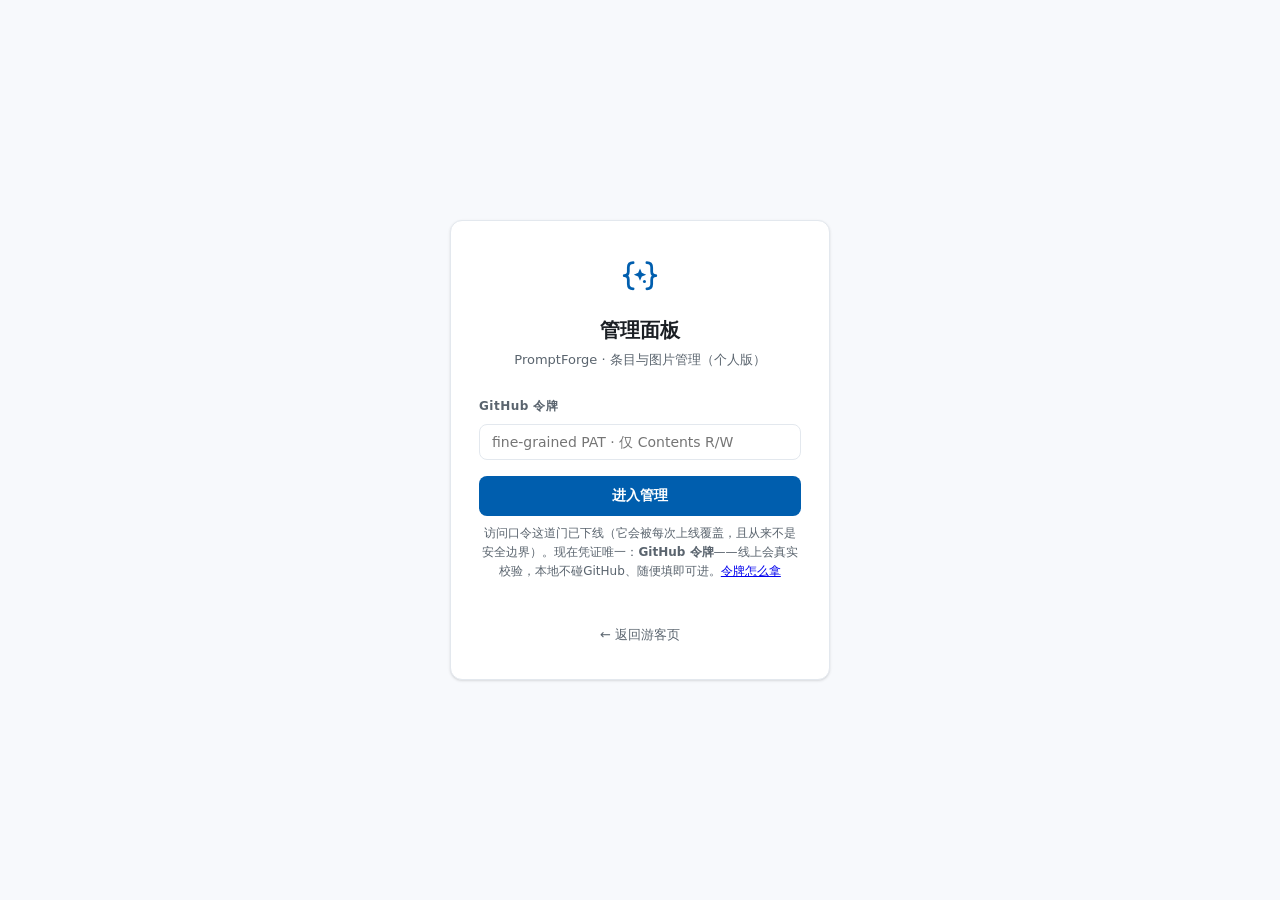
==== admin.html @ 72016a8c "deploy: site new (2026-10-30T10:32:17+08:00)" ====
<!DOCTYPE html>
<html lang="zh-CN">
<head>
<meta charset="utf-8">
<meta name="viewport" content="width=device-width, initial-scale=1">
<title>管理面板 · PromptForge 个人提示词库</title>
<link rel="icon" href="data/images/logo.svg">
<link rel="stylesheet" href="styles.css">
<link rel="stylesheet" href="admin.css">
</head>
<body class="admin-body">

<!-- 登录 -->
<section id="admin-login" class="admin-login">
  <div class="admin-login-card">
    <img class="admin-login-logo" src="data/images/logo.svg" alt="PromptForge">
    <h1 class="admin-login-title">管理面板</h1>
    <p class="admin-login-sub">PromptForge · 条目与图片管理（个人版）</p>
    <!-- 唯一凭证：GitHub 令牌（真正的权限边界）
         书14 决策（领导 2026-10-15）：删掉「访问口令」这道门。
         理由：① 它从来不是安全边界——PBKDF2 哈希以常量形式嵌在公开的 admin.html 里，
              看源码即可离线爆破；② 更实际的问题是它**会被部署覆盖**：口令哈希存放在
              site/admin.html 的 <script> 里，而 deploy.sh 只推本地 site/，每次上线都会用
              本地的旧哈希盖掉线上改过的值（领导多次遇到「上线后口令被还原」）。
         现在管理员凭证唯一 = GitHub 令牌：线上必须真令牌（GitHub API 会验），
         本地随便写都能过（本地 fs 后端不碰 GitHub，令牌无安全含义）。 -->
    <div id="gh-row" class="is-hidden">
      <label class="field">
        <span class="field-label">GitHub 令牌</span>
        <input id="gh-token" type="password" placeholder="fine-grained PAT · 仅 Contents R/W" autocomplete="off">
      </label>
      <button id="gh-login-btn" type="button" class="btn-primary-block">进入管理</button>
    </div>
    <!-- 本地模式：同一条路径。令牌在本地不做验证（不碰 GitHub），随便写都能过；
         仍需向 server 换一枚会话 token 才能调 /api/*，该交换由 ADMIN_OPEN 开关放行。 -->
    <div id="local-row">
      <label class="field">
        <span class="field-label">管理员令牌</span>
        <input id="admin-pw" type="password" placeholder="本地模式：随便填即可进入" autocomplete="off">
      </label>
      <button id="admin-login-btn" type="button" class="btn-primary-block">登录</button>
    </div>
    <p id="gate-hint" class="field-hint">访问口令这道门已下线（它会被每次上线覆盖，且从来不是安全边界）。现在凭证唯一：<strong>GitHub 令牌</strong>——线上会真实校验，本地不碰GitHub、随便填即可进。<a href="pat-help.html#%E4%BB%A4%E7%89%8C%E6%80%8E%E4%B9%88%E6%8B%BF" target="_blank" rel="noopener">令牌怎么拿</a></p>
    <p id="admin-login-msg" class="admin-msg"></p>
    <a class="admin-back" href="index.html">← 返回游客页</a>
  </div>
</section>

<!-- 面板主体 -->
<section id="admin-app" class="admin-app is-hidden">
  <header class="admin-top">
    <div class="admin-top-inner">
      <div class="admin-top-brand">
        <img src="data/images/logo.svg" alt="">
        <span>PromptForge<em>管理面板 · 个人版</em></span>
      </div>
      <div class="admin-top-actions">
        <span id="admin-status" class="admin-status"></span>
        <a class="btn-ghost" href="index.html" target="_blank" rel="noopener" title="在新标签打开游客页">返回游客页</a>
        <button id="pw-open" type="button" class="btn-ghost">修改口令</button>
        <button id="admin-logout" type="button" class="btn-ghost">退出</button>
      </div>
    </div>
  </header>

  <div class="admin-layout">
    <!-- 左：条目列表 -->
    <aside class="admin-side">
      <div class="admin-side-head">
        <button id="admin-new" type="button" class="btn-primary-block">＋ 新增条目</button>
        <input id="admin-search" type="search" placeholder="搜索标题或提示词…">
        <div id="admin-cats" class="admin-cats"></div>
        <!-- 批量删除：勾选工具条。未选中时不占空间（is-visible 才显示） -->
        <div id="admin-pick-bar" class="admin-pick-bar">
          <button id="admin-pick-all" type="button" class="pick-btn">全选</button>
          <button id="admin-pick-invert" type="button" class="pick-btn">反选</button>
          <button id="admin-pick-none" type="button" class="pick-btn">清空</button>
          <span id="admin-pick-count" class="pick-count">已选 0 条</span>
          <button id="admin-bulk-del" type="button" class="pick-del" disabled>批量删除</button>
        </div>
      </div>
      <ul id="admin-entry-list" class="admin-entry-list"></ul>
      <!-- 书4：分类管理（增 / 删 / 改名级联）。放在侧栏底部，不挤表单的一屏空间 -->
      <div id="cat-manager" class="cat-manager">
        <div class="cat-manager-head">
          <span>分类管理</span>
          <span id="cat-count" class="cat-count">共 0 类</span>
        </div>
        <p class="cat-tip">改动即刻提交到仓库；线上 Pages 重建约 1 分钟、浏览器缓存最多 10 分钟，之后刷新游客页可见。</p>
        <div class="cat-add-row">
          <input id="cat-new" type="text" placeholder="新分类名称（回车＝确定）" autocomplete="off">
          <button id="cat-add" type="button" class="btn-mini">确定</button>
        </div>
        <div id="cat-rows" class="cat-rows"></div>
        <p id="cat-msg" class="admin-msg"></p>
      </div>
    </aside>

    <!-- 右：编辑表单 -->
    <main class="admin-main">
      <!-- 书17 · 采集包导入：把源站采集的 JSON 灌进暂存箱（只入箱，绝不自动发布） -->
      <section id="import-box" class="import-box">
        <div class="import-head">
          <span class="import-title">采集包导入</span>
          <button id="import-btn" type="button" class="btn-mini">导入采集包</button>
          <input id="import-file" type="file" accept="application/json,.json" multiple hidden>
        </div>
        <p id="import-msg" class="import-msg"></p>
      </section>

      <!-- 书15 · 暂存箱：新增条目先入箱（IndexedDB 持久化），攒批整批原子发布 -->
      <section id="staging-box" class="staging is-hidden">
        <div class="staging-head">
          <h2 class="staging-title">暂存箱 <span id="staging-count" class="staging-count">0</span></h2>
          <div class="staging-actions">
            <button id="staging-pick-all" type="button" class="btn-mini">全选</button>
            <button id="staging-remove-checked" type="button" class="btn-mini is-danger">移除勾选</button>
            <button id="staging-publish" type="button" class="btn-primary-block" disabled>发布勾选（0 条）</button>
          </div>
        </div>
        <p id="staging-banner" class="staging-banner is-hidden"></p>
        <div id="staging-rows" class="staging-rows"></div>
      </section>

      <form id="admin-form" class="admin-form is-hidden" autocomplete="off">
        <h2 id="admin-form-title" class="admin-form-title">新增条目</h2>

        <div class="grid-2">
          <label class="field"><span class="field-label">标题 *</span>
            <input id="f-title" type="text" required></label>
          <div class="field"><span class="field-label">分类 *（可多选）</span>
            <div class="ms-wrap">
              <div id="f-category" class="ms" tabindex="0" role="group" aria-label="分类（可多选）">
                <span class="ms-placeholder">请选择分类</span>
                <span class="ms-toggle" aria-hidden="true">▾</span>
              </div>
              <div id="f-category-panel" class="ms-panel is-hidden" role="listbox" aria-multiselectable="true"></div>
              <select id="f-category-store" multiple class="ms-store" tabindex="-1" aria-hidden="true"></select>
            </div>
            <p class="field-hint">点击选择，可多选；至少选 1 类；与真实类并存时「其他」保存前自动剔除。</p>
          </div>
        </div>

        <label class="field"><span class="field-label">正向提示词 *</span>
          <textarea id="f-prompt" rows="6" required></textarea></label>

        <label class="field"><span class="field-label">负向提示词（可空）</span>
          <textarea id="f-negative" rows="3"></textarea></label>

        <div class="grid-2">
          <label class="field"><span class="field-label">适用模型</span>
            <input id="f-model" type="text" list="f-model-list" autocomplete="off">
            <datalist id="f-model-list"></datalist></label>
          <label class="field"><span class="field-label">贡献人</span>
            <input id="f-author" type="text"></label>
        </div>

        <label class="field"><span class="field-label">来源</span>
          <input id="f-source" type="text"></label>

        <label class="field"><span class="field-label">标签（逗号分隔）</span>
          <input id="f-tags" type="text" placeholder="冷白, 瑞士风"></label>

        <!-- 图片 -->
        <div class="field">
          <span class="field-label">效果图（1~3 张，首张为封面）</span>
          <div id="admin-img-list" class="admin-img-list"></div>
          <input id="admin-file" type="file" accept="image/*" multiple>
          <p class="field-hint">上传自动压缩：长边 ≤1600px、体积 ≤300KB；压不进自动降质量重压。</p>
          <p id="admin-img-msg" class="admin-msg"></p>
        </div>

        <div class="admin-form-actions">
          <button id="admin-save" type="submit" class="btn-primary-block">保存</button>
          <button id="admin-cancel" type="button" class="btn-ghost">取消</button>
          <button id="admin-delete" type="button" class="btn-danger is-hidden">删除此条</button>
        </div>
      </form>
      <div id="admin-empty" class="admin-empty">选择左侧条目进行编辑，或点「新增条目」。</div>
    </main>
  </div>
</section>

<!-- 修改口令弹窗（账号级操作：顶栏入口进入，不占编辑列空间） -->
<div id="pw-modal" class="pw-modal is-hidden" role="dialog" aria-modal="true" aria-hidden="true">
  <div class="pw-mask" data-close="1"></div>
  <form id="pw-form" class="pw-card" autocomplete="off">
    <h2 class="pw-title">修改口令</h2>
    <label class="field"><span class="field-label">当前口令 *</span>
      <input id="pw-current" type="password" autocomplete="current-password" required></label>
    <label class="field"><span class="field-label">新口令（至少 8 位）*</span>
      <input id="pw-new" type="password" autocomplete="new-password" required></label>
    <label class="field"><span class="field-label">确认新口令 *</span>
      <input id="pw-new2" type="password" autocomplete="new-password" required></label>
    <p id="pw-msg" class="admin-msg" aria-live="polite"></p>
    <div class="pw-actions">
      <button id="pw-save" type="submit" class="btn-primary-block">保存新口令</button>
      <button id="pw-cancel" type="button" class="btn-ghost">取消</button>
    </div>
    <p class="field-hint">需先验证当前口令；保存后所有已登录会话立即失效，请用新口令重新登录。
      口令仅存 scrypt 哈希（server/.pw-hash），明文不落盘；若服务以 ADMIN_PW 环境变量启动，重启后以环境变量为准。</p>
  </form>
</div>

<!-- 书14：访问口令门已下线，原 window.TM_GATE 常量一并移除。
     它的存在本身就是「会被部署覆盖」的根源——哈希是明文常量、随 site/ 一起被推上线。
     管理员凭证唯一 = GitHub 令牌（线上真校验 / 本地不校验）。 -->
<script src="admin.js"></script>
</body>
</html>
---- styles.css ----
/* 视觉对齐参考站 aiart.pics（Playwright 黑盒实测 computed style，真值见 PROGRESS.md 书4·任务V）
 * 采用参考站的**版式 / 字阶 / 几何 / 交互**；**底色改冷白**（用户拍板：不跟参考站暖米，
 * 改与品牌色 #005EAE 同一冷调）。换色规则：参考站三处强调色（珊瑚主 CTA/计数、
 * 蓝复制钮/模型徽章、靛作者片）统一收口到品牌色 #005EAE 系，不引入站外色相。
 * 标签样式沿用本站既有风格。
 *
 * 交互动效参数对齐参考站：
 *   卡片 transition-all duration-300 (0.3s) cubic-bezier(0.4,0,0.2,1)
 *   卡片 rounded-xl = 12px，hover:-translate-y-1(-4px)，shadow-sm → hover:shadow-xl
 *   图片 transition-transform duration-500(0.5s) group-hover:scale-110
 *   压字层 opacity-0 → group-hover:opacity-100（默认全隐藏，关键交互）
 *   入场 animate-fade-in 0.6s ease-out backwards */
:root{
  --brand:#005EAE;
  --brand-soft:#EAF3FB;
  --brand-2:#00A3E0;              /* 标题渐变第二段（品牌色系，非站外色相） */
  --ink:#1B1F24;                  /* 正文 冷黑 */
  --ink-strong:#0f172b;           /* 大标题 / 激活胶囊底 */
  --ink-2:#5A646E;                /* 副标 */
  --ink-3:#8A94A6;                /* 弱文字 */
  --ink-4:#45556c;                /* 未激活胶囊字 */
  --line:#E3E8EE;                 /* 冷灰边框 */
  --bg:#FFFFFF;                   /* 卡底 纯白 */
  --bg-page:#F7F9FC;              /* 页底 冷白 */
  --bg-hold:#EDF1F6;              /* 卡占位骨架（冷调） */
  --bg-muted:#E9EEF4;             /* 弹窗图区底（冷调） */
  --bg-tag:#F1F5F9;               /* 标签底 */
  --radius:12px;                  /* rounded-xl */
  --ease:cubic-bezier(0.4, 0, 0.2, 1);   /* 参考站统一缓动 */
  --dur:300ms;                    /* duration-300 */
  --dur-img:500ms;                /* duration-500 图片缩放 */
  --shadow-sm:0 1px 3px 0 rgba(0,0,0,.10), 0 1px 2px -1px rgba(0,0,0,.10);
  --shadow-xl:0 4px 4px 0 rgba(0,0,0,.10), 0 8px 10px -1px rgba(0,0,0,.10);
  --shadow-hover-ring:0 0 0 4px rgba(0,94,174,.5);
}
@keyframes fade-in{from{opacity:0;transform:translateY(8px)}to{opacity:1;transform:translateY(0)}}
@keyframes overlay-in{from{opacity:0}to{opacity:1}}
@keyframes panel-in{from{transform:scale(.97) translateY(10px);opacity:.5}to{transform:scale(1) translateY(0);opacity:1}}
@media (prefers-reduced-motion: reduce){
  *,*::before,*::after{animation-duration:.01ms !important;animation-iteration-count:1 !important;
    transition-duration:.01ms !important;scroll-behavior:auto !important}
}
*{box-sizing:border-box}
html,body{margin:0;padding:0}
body{
  background:var(--bg-page);
  color:var(--ink);
  font:16px/24px ui-sans-serif,system-ui,-apple-system,BlinkMacSystemFont,"Segoe UI",Roboto,
    "Helvetica Neue",Arial,"Noto Sans","PingFang SC","Microsoft YaHei",sans-serif;
  -webkit-font-smoothing:antialiased;
}
.wrap{max-width:1240px;margin:0 auto;padding:0 32px}
/* 图库区全宽容器（对齐参考站 max-w-screen-2xl + px-8）。
 * 1440 视口下：内容宽 = 1440 - 32×2 = 1376；4 列 332 + 3×16 间距 = 1376 */
.gallery-wrap{max-width:1680px;margin:0 auto;padding:0 32px}

/* 顶栏：品牌 + 右导航（搜索已移入 hero） */
.site-header{background:var(--bg);border-bottom:1px solid var(--line);position:sticky;top:0;z-index:20}
.header-inner{display:flex;align-items:center;justify-content:space-between;gap:24px;height:65px}
.top-nav{display:flex;align-items:center;gap:22px}
.top-nav a{
  color:var(--ink-2);text-decoration:none;font-size:14px;font-weight:500;letter-spacing:.02em;
  transition:color var(--dur) var(--ease);
}
.top-nav a:hover{color:var(--brand)}
.top-nav a.nav-admin{
  padding:6px 12px;border-radius:6px;border:1px solid var(--line);
  transition:border-color var(--dur) var(--ease),color var(--dur) var(--ease),
    background-color var(--dur) var(--ease);
}
.top-nav a.nav-admin:hover{border-color:var(--brand);background:var(--brand-soft)}

/* ===== Hero：居中，logo 方块 → 双行标题 → 副标 → CTA（搜索框已搬进控制条，书10C） ===== */
.hero{
  display:flex;flex-direction:column;align-items:center;text-align:center;
  padding:64px 24px 40px;                  /* 底部 40px：搬走搜索框后撑住版面，视觉不许塌 */
  animation:fade-in .6s ease-out backwards;
}
.hero-logo{
  width:128px;height:128px;border-radius:20px;background:#fff;
  display:flex;align-items:center;justify-content:center;padding:16px;
  box-shadow:0 0 0 4px rgba(255,255,255,.5),var(--shadow-xl);
  transition:transform var(--dur) var(--ease),box-shadow var(--dur) var(--ease);
}
.hero-logo:hover{transform:translateY(-3px) scale(1.03);box-shadow:0 0 0 4px rgba(255,255,255,.6),0 8px 20px rgba(0,0,0,.18)}
.hero-logo img{width:96px;height:96px;display:block;object-fit:contain}
.hero-title{
  margin:32px 0 0;font-size:60px;line-height:82.5px;font-weight:800;letter-spacing:-1.5px;
  color:var(--ink-strong);text-wrap:balance;
}
/* 第二行渐变（参考站 from-blue-600 to-teal-500 → 本站收口品牌色系） */
.hero-title-accent{
  background:linear-gradient(to right,var(--brand) 0%,var(--brand-2) 100%);
  -webkit-background-clip:text;background-clip:text;
  color:transparent;letter-spacing:-1.5px;
}
.hero-slogan{
  margin:24px 0 0;max-width:672px;font-size:20px;line-height:28px;color:var(--ink-2);
  text-wrap:balance;
}
.hero-actions{display:flex;flex-wrap:wrap;justify-content:center;gap:12px;margin:32px 0 0}
.btn-hero{
  height:48px;padding:12px 24px;border-radius:999px;
  border:1px solid var(--line);background:var(--bg);color:var(--ink);
  font-size:16px;font-weight:500;cursor:pointer;
  transition:border-color var(--dur) var(--ease),color var(--dur) var(--ease),
    background-color var(--dur) var(--ease),box-shadow var(--dur) var(--ease),
    transform var(--dur) var(--ease);
}
.btn-hero:hover{border-color:var(--brand);color:var(--brand);box-shadow:var(--shadow-sm)}
.btn-hero:active{transform:scale(.96)}
/* 三枚 hero 钮 = 浅底 / 深底 / 主色实底（对齐参考站三态） */
.btn-hero-dark{background:var(--ink-strong);border-color:var(--ink-strong);color:#fff}
.btn-hero-dark:hover{background:#1c2740;border-color:#1c2740;color:#fff;box-shadow:var(--shadow-sm)}
.btn-hero-primary{background:var(--brand);border-color:var(--brand);color:#fff;font-weight:700;
  box-shadow:var(--shadow-sm)}
.btn-hero-primary:hover{background:#00539C;border-color:#00539C;color:#fff;box-shadow:var(--shadow-xl)}
/* 书10C：搜索框从 .hero 搬进控制条，class 由 hero-search 改 control-search
 * （判卷断言③：控制条内不含任何 .hero-* 元素）。原 max-width:672px/margin:32px 去掉——
 * 在控制条内要撑满版心，否则吸住时上方带空白、宽度与版心脱节。 */
.control-search{width:100%}
.brand{display:flex;align-items:center;gap:10px;text-decoration:none;color:var(--ink);flex:0 0 auto;
  transition:opacity var(--dur) var(--ease)}
.brand:hover{opacity:.82}
.brand-mark{width:28px;height:28px;display:block;flex:0 0 auto}
.brand-name{display:flex;flex-direction:column;line-height:1.15;
  font-size:16px;font-weight:600;letter-spacing:.01em}
.brand-name em{font-style:normal;font-size:11px;font-weight:400;color:var(--ink-2);letter-spacing:.06em}
.search{flex:1 1 auto;display:flex;justify-content:flex-end}
/* 书10D 修正③：搜索框回归参考图——桌面窄居中（max-width:520px）、高 44px、字号 15px。
 * 书10c 曾改成撑满版心（56px/18px）偏离参考图，本轮回改；控件自身浅底细边框圆角不动。
 * 桌面用 max-width + margin auto 居中（grid area 内），移动端在媒体查询里全宽。 */
#search-input{
  width:100%;max-width:520px;height:44px;margin:0 auto;
  padding:6px 36px 6px 32px;
  border:1px solid var(--line);border-radius:999px;
  background:var(--bg);color:var(--ink);font-size:15px;outline:none;
  box-shadow:var(--shadow-sm);
  transition:border-color var(--dur) var(--ease),box-shadow var(--dur) var(--ease);
}
#search-input::placeholder{color:var(--ink-3)}
#search-input:hover{border-color:#C9D4DF}
#search-input:focus{border-color:var(--brand);box-shadow:0 0 0 4px rgba(0,94,174,.12),var(--shadow-sm)}

/* ===== 书10D 控制条：搜索框 + 分类胶囊 + 计数排序 三条一体，整体吸顶 =====
 * 位置：main#gallery 内最前（容器够高才钉得住整段网格）；钉在页头正下方。
 * top = 实测页头高度：桌面 66px（inner 65 + border 1px）、移动端 63px（inner 62 + border 1px）。
 * z-index 25：高于页头(20) 防内容从缝里透出，低于详情弹窗(40) 与更新细条(60)。
 * 视觉（书10D 回归参考图，书10E 去毛玻璃）：常态容器**完全隐形**——background 透明、
 * 无 border-bottom、无 box-shadow，直接躺在页面冷白底（--bg-page:#F7F9FC）上；
 * 吸顶态（app.js 加 .is-stuck）才垫一层页底冷白 (247,249,252) 的 82% 半透明 + hairline
 * ——完全透明时卡片效果图会从控件后面滚过、文字糊成不可读；取页面底色而非白卡。
 * **书10E：backdrop-filter 毛玻璃已去掉**（领导不喜欢），只留半透明底色（82% 不透明度
 * 不加 blur 也保文字可读）；吸顶态不许有 box-shadow。
 * 已知边界（非缺陷）：sticky 受 main#gallery 末端约束，滚到关于/页脚区控制条随容器离场。 */
.control-bar{
  /* 书10G 修（用户反馈：页头与控制条之间有横向缝隙露出瀑布流）：
     top 改用 CSS 变量 --hdr-h，由 app.js 在 boot/resize 时按**实测页头高度**写入。
     此前硬编码 66px —— 页头高度是内容决定的（字体渲染/浏览器缩放/语言环境都会变），
     实测把页头压到 61px 时吸顶态露出 5px 缝、缝内就是 card-grid（复现用户截图）。
     变量未就绪时回退 66px（桌面实测值）。 */
  position:sticky;top:var(--hdr-h, 66px);z-index:25;
  /* 书10F：常态即用**不透明页底冷白实底**——与页面底色同色（视觉上仍看不出底板），
     但卡片滚过时被完全遮断、绝不透出。此前常态 transparent + 吸顶时才转实底，
     转化靠 transition:background-color，实测滚动到吸顶临界点时量到 rgba(...,0.886)
     这层过渡中间态，卡片从底下透出（用户红框标注的露出）。 */
  background:var(--bg-page);
  border-bottom:1px solid transparent;        /* 常态无可见边框（颜色透明） */
  /* 书10F 修（用户反馈 2）：底色必须铺满**整个视口宽**，否则宽视口下控制条比视口窄
     （旧 max-width:1680px + margin auto，实测 1920 下 barLeft=120/barW=1680），
     两侧各 120px 空档里下方的卡片直接露出来（截图已复现）。
     故本层不设 max-width —— 用 `.control-bar > *` 的内边距把内容对齐版心。 */
  display:grid;grid-template-areas:"search" "cats" "count";gap:10px 0;   /* 书10E 反馈1：行间距 10px（+cats padding 10 = 20px） */
  /* 书10F 修（用户反馈 2）：底色铺满整个视口宽（不设 max-width），内容用 padding 对齐 1680 版心。
     `(100% - 1680px)/2 + 32px` 在宽视口下算出与 .gallery-wrap 卡片左缘一致的缩进（1920 → 152px），
     窄视口下 max() 兜底 32px。百分比基准是 body 内容宽（已排除滚动条），比 100vw 更准。 */
  padding:14px max(32px, calc((100% - 1680px) / 2 + 32px)) 0;
  /* 书10F：**去掉 background-color 过渡**——吸顶是开关语义，渐变只会制造半透明露出窗口；
     只保留 border-bottom-color 的过渡（细线显现更柔和）。 */
  transition:border-bottom-color var(--dur) var(--ease);
}
/* 书10D 修正② + 书10E 反馈6 + 书10F：吸顶态同色实底 + hairline，无投影、无毛玻璃。
 * 卡片滚到控制条下方被完全遮断（截断），不透过。 */
.control-bar.is-stuck{
  border-bottom-color:var(--line);
}
.control-search{grid-area:search;display:flex;justify-content:center}
.control-bar .category-nav{grid-area:cats}
.control-bar .grid-head{grid-area:count}

/* 分类导航：px-4 py-2 圆角 8px 字号 14/500，激活=深底白字（对齐参考站胶囊）
 * 书10C：胶囊收进控制条（与搜索框、计数排序一体吸顶），本条只管胶囊自身排布——
 * sticky/top/z-index/白底/下线全部上交 .control-bar，nav 恢复为普通块。
 * 原 padding:36px 0 8px 的 36px 上边距是「与 Hero 的间距」，进控制条后由控制条内边距统一管。 */
.category-nav{display:flex;flex-wrap:wrap;gap:8px;justify-content:center;padding:10px 0 2px}
.cat-chip{
  display:inline-flex;align-items:center;gap:8px;
  padding:8px 16px;border:1px solid transparent;
  border-radius:8px;background:transparent;
  color:var(--ink-4);font-size:14px;font-weight:500;line-height:20px;cursor:pointer;
  transition:background-color var(--dur) var(--ease),border-color var(--dur) var(--ease),
    color var(--dur) var(--ease),transform var(--dur) var(--ease);
}
.cat-chip:hover{background:var(--bg-tag);color:var(--ink-strong)}
.cat-chip:active{transform:scale(.97)}
.cat-chip.is-active{background:var(--ink-strong);border-color:var(--ink-strong);color:#fff}
.cat-count{
  min-width:18px;height:18px;padding:0 5px;border-radius:9px;
  background:var(--bg-tag);color:var(--ink-2);
  font-size:11px;line-height:18px;text-align:center;font-variant-numeric:tabular-nums;
}
.cat-chip.is-active .cat-count{background:rgba(255,255,255,.22);color:#fff}

/* 网格头：左「N 个结果」右排序钮。书10C：收进控制条，border-bottom 与 padding 上交控制条
 * （书10D 起常态无边框、无底板，容器完全隐形；hairline 只在吸顶态出现）。 */
.grid-head{display:flex;align-items:center;justify-content:space-between;gap:12px;padding:6px 0 8px}
.grid-title{margin:0;font-size:15px;font-weight:600;letter-spacing:.04em}
.result-count{font-size:14px;color:var(--ink-3);font-variant-numeric:tabular-nums}
.result-count b{color:var(--brand);font-weight:700}
/* 书6：排序条右侧 = 说明文案 + 排序控件；文案解释多类计数口径 */
.grid-head-right{display:flex;align-items:center;gap:10px;flex-wrap:wrap;justify-content:flex-end}
.view-toggle{display:inline-flex;gap:2px;background:var(--bg-muted);border-radius:999px;padding:3px}
.view-btn{border:0;background:transparent;color:var(--ink-4);font-size:13px;line-height:20px;font-weight:600;
  padding:6px 16px;border-radius:999px;cursor:pointer;transition:background var(--dur) var(--ease),color var(--dur) var(--ease)}
.view-btn:hover{color:var(--ink-strong)}
.view-btn.is-active{background:var(--brand);color:#fff;font-weight:700;box-shadow:none}
.view-btn:focus-visible{outline:2px solid var(--brand);outline-offset:2px}
.hero-cats-line{margin-top:8px;font-size:13px;line-height:22px;color:var(--ink-3);letter-spacing:.01em}
.hero-cats-label{color:var(--ink-3)}
#hero-cats{color:var(--ink-2);font-weight:600}
.sort-btn{
  width:140px;height:40px;padding:8px 12px;border:1px solid var(--line);border-radius:6px;
  background:var(--bg);color:var(--ink);font-size:14px;cursor:pointer;font-family:inherit;
  transition:border-color var(--dur) var(--ease),color var(--dur) var(--ease),background-color var(--dur) var(--ease);
}
.sort-btn:hover{border-color:var(--brand);color:var(--brand)}
.sort-btn.is-active{background:var(--ink-strong);border-color:var(--ink-strong);color:#fff}
/* 排序控件（select）：去原生外观、补内边距给箭头让位 */
select.sort-btn{
  appearance:none;-webkit-appearance:none;padding:8px 30px 8px 12px;line-height:22px;
  background-image:url("data:image/svg+xml;charset=utf8,%3Csvg xmlns='http://www.w3.org/2000/svg' width='10' height='6'%3E%3Cpath d='M1 1l4 4 4-4' fill='none' stroke='%235A646E' stroke-width='1.5'/%3E%3C/svg%3E");
  background-repeat:no-repeat;background-position:right 12px center;
}

/* 图库区：CSS columns 瀑布流（列内纵向填充，与参考站一致）。
 * 书4 实测对齐：1440 下 4 列 / 卡宽 332 / 列间距 16 / 页边距 32 / 圆角 12。
 * 档位对齐参考站 Tailwind 断点（实测 1440/1280/1024=4 列、768=3 列、390/375=2 列）：
 *   ≥1024 → 4 列 / padding 32；768~1023 → 3 列 / padding 24；≤767 → 2 列 / padding 16 */
.card-grid{columns:4;column-gap:16px;padding:16px 0 56px}
.card{
  position:relative;
  break-inside:avoid;page-break-inside:avoid;
  background:var(--bg);border-radius:var(--radius);
  overflow:hidden;cursor:pointer;box-shadow:var(--shadow-sm);
  margin:0 0 16px;display:inline-block;width:100%;
  transition:box-shadow var(--dur) var(--ease),translate var(--dur) var(--ease);
}
/* 任务4 动画治理：入场 fade-in 只归「首屏与滚动续渲批次」的卡（.is-enter，app.js 按批打）；
   筛选/搜索/排序触发的重渲染不打这个类 → 不播动画（旧行为是 .card 无条件重播，每次筛选整屏闪）。 */
.card.is-enter{animation:fade-in .6s ease-out backwards}
.card:hover{box-shadow:var(--shadow-xl);translate:0 -4px}
.card:focus-within{outline:2px solid var(--brand);outline-offset:2px}
.card-cover{position:relative;background:var(--bg-hold);overflow:hidden}
/* 骨架态（2026-10-13）：图未到时封面轻微呼吸——让「在加载」区别于「加载不出来」。
   刻意不用渐变扫光：图库视觉主体是效果图，容器不加装饰性渐变（check.js 有断言守着）。 */
.card-cover.is-loading{animation:cover-pulse 1.4s ease-in-out infinite}
@keyframes cover-pulse{0%,100%{opacity:1}50%{opacity:.7}}
.card-cover img{
  width:100%;height:100%;object-fit:cover;display:block;
  transform:scale(1);
  opacity:0;transition:opacity .35s var(--ease),transform var(--dur-img) var(--ease);
}
.card-cover img.is-loaded{opacity:1}
/* 渐进渲染哨兵：零高度不占位，只作「该续渲下一批了」的触发点 */
.grid-sentinel{height:1px}
.card:hover .card-cover img{transform:scale(1.1)}
/* 压字层（书16：.card-foot 现直接作卡片信息层；瀑布态绝对覆盖封面 + hover 渐显，网格态转文档流常显） */
.card-foot{
  position:absolute;inset:0;display:flex;flex-direction:column;align-items:flex-start;justify-content:flex-end;
  background:linear-gradient(to top,rgba(0,0,0,.80) 0%,rgba(0,0,0,0) 55%);
  opacity:0;transition:opacity var(--dur) var(--ease);
  pointer-events:none;padding:14px;width:100%;max-height:100%;overflow:hidden;
}
.card:hover .card-foot,.card:focus-within .card-foot{opacity:1}
.card-title{
  margin:0 0 4px;font-size:15px;font-weight:700;line-height:21px;color:#fff;
  text-shadow:0 1px 3px rgba(0,0,0,.55);
  display:-webkit-box;-webkit-line-clamp:2;-webkit-box-orient:vertical;overflow:hidden;
}
.card-sub{display:flex;align-items:center;gap:8px;flex-wrap:wrap;margin-bottom:6px}
.card-author{font-size:12px;line-height:16px;color:rgba(255,255,255,.82)}
.model-badge{
  font-size:11px;color:var(--ink-2);border:1px solid var(--line);
  border-radius:4px;padding:2px 7px;line-height:18px;
  max-width:140px;overflow:hidden;text-overflow:ellipsis;white-space:nowrap;
}
.card-sub .model-badge{background:rgba(255,255,255,.9);border-color:transparent;color:var(--ink-2)}
.card-tags{display:flex;flex-wrap:wrap;gap:6px}
/* 书16：标签仅在网格态常显；瀑布流只显示标题+贡献者（不显示标签） */
.card-foot .card-tags{display:none}
/* 卡片压字层上的标签：半透明白底，图片上可读 */
.card-foot .tag{background:rgba(255,255,255,.16);color:#fff}
/* 详情页标签：沿用本站标签风格（品牌色浅底） */
#detail-tags .tag{background:var(--bg-tag);color:var(--ink-2);padding:6px 12px;
  border-radius:999px;font-size:12px;line-height:16px}
.empty{column-span:all;color:var(--ink-3);font-size:14px;padding:48px 0;text-align:center}
@media (max-width:1023px){
  .card-grid{columns:3}
  .wrap,.gallery-wrap{padding:0 24px}
  .control-bar{padding:14px 24px 0}   /* 书10F：内容内边距随版心断点同步（底色仍满视口宽） */
}
@media (max-width:767px){.card-grid{columns:2;column-gap:8px}}

/* ===== 书16：网格视图（瀑布流 / 网格 互切） ===== */
.card-grid.is-grid{
  display:grid;grid-template-columns:repeat(4,1fr);column-gap:16px;row-gap:16px;
  padding:0;align-items:stretch;
}
@media (max-width:1023px){.card-grid.is-grid{grid-template-columns:repeat(3,1fr)}}
@media (max-width:767px){.card-grid.is-grid{grid-template-columns:repeat(2,1fr)}}
.card-grid.is-grid .card{
  display:flex;flex-direction:column;width:auto;margin:0;break-inside:auto;
}
.card-grid.is-grid .card:hover{translate:none}
.card-grid.is-grid .card-cover{position:relative;aspect-ratio:4/5 !important;width:100%}
.card-grid.is-grid .card-foot{
  position:static;opacity:1;background:none;pointer-events:auto;
  max-height:none;overflow:visible;padding:12px 14px 14px;
  flex-direction:column;align-items:stretch;justify-content:flex-start;
}
.card-grid.is-grid .card-title{color:var(--ink-strong);text-shadow:none;font-size:15px;line-height:21px}
.card-grid.is-grid .card-sub{margin-bottom:0}
.card-grid.is-grid .card-author{color:var(--ink-3);font-size:13px}
.card-grid.is-grid .card-tags{display:flex;margin-top:10px;gap:6px}
.card-grid.is-grid .tag{background:var(--bg-tag);color:var(--ink-2);backdrop-filter:none;
  padding:3px 10px;border-radius:999px;font-size:12px;line-height:18px}

/* ===== 点卡弹窗：1080×864 居中，左 60% 图 / 右 40% 信息（对齐 aiart.pics） ===== */
.detail{
  position:fixed;inset:0;z-index:40;display:none;
  align-items:center;justify-content:center;
  animation:overlay-in var(--dur) var(--ease);
}
.detail.is-open{display:flex}
.detail-mask{position:absolute;inset:0;background:rgba(0,0,0,.8)}
.detail-panel{
  position:relative;
  /* 书5 任务2：随视口伸缩 + clamp 弹性上限（任务0 裁决）：
     1440×960 视口→1320×896（验收值），1920×1080→1440×972（对齐参考站 75vw×90vh 真值） */
  width:min(calc(100vw - 80px), clamp(1320px, 75vw, 1440px));
  height:min(calc(100vh - 64px), clamp(900px, 90vh, 972px));
  background:var(--bg);border-radius:16px;overflow:hidden;
  display:grid;grid-template-columns:60% 40%;
  box-shadow:0 24px 64px rgba(0,0,0,.32);
  animation:panel-in var(--dur) var(--ease);
}
/* 移动端拖拽把手（桌面隐藏，不占 grid 位） */
.detail-handle{display:none;grid-column:1 / -1}
.btn-close{
  position:absolute;top:16px;right:16px;z-index:3;
  width:42px;height:42px;border:1px solid rgba(0,0,0,.06);border-radius:999px;
  background:rgba(255,255,255,.9);backdrop-filter:blur(4px);
  color:var(--ink-strong);font-size:22px;line-height:1;cursor:pointer;
  box-shadow:var(--shadow-sm);
  transition:background-color var(--dur) var(--ease),color var(--dur) var(--ease),
    transform var(--dur) var(--ease);
}
.btn-close:hover{background:#fff;color:var(--brand)}
.btn-close:active{transform:scale(.94)}

/* 左 60% 图区：冷调浅底 + 图圆角 16（对齐参考站 bg-muted 版式 + rounded-2xl） */
.detail-media{position:relative;background:var(--bg-muted);padding:16px;overflow:hidden}
/* 书10F 移动端：图片区固定尺寸 + 横向 scroll-snap 轨道（每张一屏、可滑动切换、点击看大图）。
   旧实现 #detail-image{height:auto} 让容器随图长短伸缩，切换不同比例图时整块内容跳动；
   现在容器尺寸固定、图片 object-fit:contain 自适，切换零位移。 */
.detail-track{display:none}
#detail-image{
  width:100%;height:100%;object-fit:contain;display:block;
  border-radius:16px;
  animation:fade-in var(--dur-img) var(--ease);
}
/* 大图浮层（书10F）：再点一下 / Esc / 关闭钮退出；z 高于详情弹窗(40) */
.lightbox{
  position:fixed;inset:0;z-index:70;display:none;
  align-items:center;justify-content:center;
  background:rgba(16,20,26,.92);padding:16px;
}
.lightbox.is-open{display:flex}
.lightbox-img{max-width:100%;max-height:100%;object-fit:contain;display:block}
.lightbox-close{
  position:absolute;top:14px;right:14px;width:36px;height:36px;
  border:0;border-radius:50%;background:rgba(255,255,255,.16);color:#fff;
  font-size:20px;line-height:1;cursor:pointer;
  display:flex;align-items:center;justify-content:center;
}
.lightbox-close:hover{background:rgba(255,255,255,.3)}
.nav-arrow{
  position:absolute;top:50%;transform:translateY(-50%);
  width:38px;height:38px;border-radius:50%;border:1px solid rgba(0,0,0,.06);
  background:rgba(255,255,255,.9);backdrop-filter:blur(4px);
  color:var(--brand);font-size:20px;line-height:1;cursor:pointer;
  transition:background-color var(--dur) var(--ease),
    box-shadow var(--dur) var(--ease),transform var(--dur) var(--ease);
}
.nav-arrow:hover{background:#fff;box-shadow:var(--shadow-sm)}
.nav-arrow:active{transform:translateY(-50%) scale(.92)}
.nav-arrow.prev{left:16px}
.nav-arrow.next{right:16px}
.img-count{
  position:absolute;left:50%;transform:translateX(-50%);bottom:16px;
  background:rgba(255,255,255,.9);backdrop-filter:blur(4px);
  border:1px solid rgba(0,0,0,.06);
  border-radius:999px;padding:6px 12px;font-size:12px;color:var(--ink-2);
  font-variant-numeric:tabular-nums;pointer-events:none;box-shadow:var(--shadow-sm);
}

/* 右 40% 信息区：padding 32（对齐参考站） */
/* 书5 任务2：弹窗级禁滚——右区一页展示完整，长内容由提示词卡内滚吸收 */
.detail-body{padding:32px;overflow:hidden;display:flex;flex-direction:column}
.detail-body-head{display:flex;align-items:center;gap:8px;margin-bottom:8px}
/* 模型徽章：12px/600 浅底+描边（对齐参考站，色收口品牌） */
.detail-model-badge{
  display:inline-block;padding:4px 8px;border-radius:6px;
  background:var(--brand-soft);color:var(--brand);
  border:1px solid rgba(0,94,174,.18);
  font-size:12px;font-weight:600;line-height:16px;letter-spacing:.3px;
}
.detail-title{margin:0 0 8px;font-size:30px;font-weight:700;line-height:37.5px;
  color:var(--ink-strong);flex:1 1 auto}
/* 书6：详情页分类改多 chip（一条可属多类）。容器 #detail-category id 不变，
   chip 视觉与原单徽章一致（品牌柔底 + 品牌色字 + 999px 胶囊） */
.detail-category{flex:0 0 auto;display:flex;flex-wrap:wrap;gap:6px;min-width:0}
.detail-category .detail-cat-chip{font-size:12px;color:var(--brand);background:var(--brand-soft);
  border-radius:999px;padding:6px 12px;white-space:nowrap;line-height:16px}
.detail-author-line{display:flex;align-items:center;gap:8px;flex-wrap:wrap;margin:0 0 12px;
  font-size:12px;color:var(--ink-2)}
.detail-author-line .detail-author{color:var(--brand);font-weight:500}
.block{margin-bottom:16px}
.block-head{display:flex;align-items:center;justify-content:space-between;margin-bottom:8px}
.block-label{margin:0 0 8px;font-size:12px;font-weight:600;letter-spacing:.06em;
  color:var(--ink-3);text-transform:uppercase}
.block-head .block-label{margin:0}
/* 提示词卡：对齐参考站 bg-slate-50 rounded-xl border p-4 */
.prompt-card{
  background:var(--bg-tag);border:1px solid var(--line);border-radius:12px;
  padding:16px;margin-bottom:12px;position:relative;
  display:flex;flex-direction:column;flex:0 1 auto;min-height:0;
}
/* 正向提示词卡：吃右区剩余空间（内滚主区），长内容被吸收、弹窗级不溢出 */
.prompt-card:not(#detail-negative-block){flex:1 1 auto}
#detail-prompt{flex:1 1 auto;min-height:0;max-height:430px}
/* 负向提示词：短文本小 cap 内滚 */
#detail-negative{flex:0 1 auto;min-height:0;max-height:120px}
.prompt-card .block-head{margin-bottom:8px}
.btn-copy-sm{
  padding:4px 8px;border-radius:8px;border:1px solid var(--line);
  background:#fff;color:var(--brand);font-size:12px;font-weight:500;cursor:pointer;
  transition:border-color var(--dur) var(--ease),background-color var(--dur) var(--ease),
    transform var(--dur) var(--ease);
}
.btn-copy-sm:hover{border-color:var(--brand);background:var(--brand-soft)}
.btn-copy-sm:active{transform:scale(.96)}
/* 复制反馈 = 按钮自体切换（app.js 负责），copy-feedback 仅作 aria-live 无障碍播报区（视觉隐藏） */
.copy-feedback{
  position:absolute;width:1px;height:1px;overflow:hidden;
  clip-path:inset(50%);white-space:nowrap;border:0;padding:0;margin:-1px;
}
.prompt-block{
  margin:0;padding:8px 12px;background:#fff;border:1px solid var(--line);
  border-radius:6px;
  font:14px/20px ui-monospace,SFMono-Regular,Menlo,Consolas,monospace;
  white-space:pre-wrap;word-break:break-word;color:var(--ink);
  /* 书5 任务2：提示词卡内滚（唯一滚动模块），滚动条视觉隐藏 */
  max-height:430px;overflow-y:auto;
  scrollbar-width:none;-ms-overflow-style:none;
}
.prompt-block::-webkit-scrollbar{display:none}
.prompt-block.is-negative{color:var(--ink-2)}
.is-hidden{display:none}
.tag-row{display:flex;flex-wrap:wrap;gap:8px}
.meta-grid{
  display:grid;grid-template-columns:64px 1fr;gap:8px 12px;margin:0;
  font-size:13px;
}
.meta-grid dt{color:var(--ink-3)}
.meta-grid dd{margin:0;word-break:break-word}
.meta-grid-sub{padding-top:16px;border-top:1px solid var(--line);margin:8px 0 16px}
/* 底部 CTA 条：收口为「复制提示词」主按钮通栏（分享按钮已删——书5 任务1） */
.detail-cta{display:flex;margin-top:auto;padding-top:12px}
.btn-copy-main{
  width:100%;padding:16px 0;border-radius:12px;border:1px solid var(--brand);
  background:var(--brand);color:#fff;font-size:16px;font-weight:700;cursor:pointer;
  display:flex;align-items:center;justify-content:center;
  box-shadow:var(--shadow-sm);
  transition:background-color var(--dur) var(--ease),box-shadow var(--dur) var(--ease),
    transform var(--dur) var(--ease);
}
.btn-copy-main:hover{background:#00539C;border-color:#00539C;box-shadow:var(--shadow-xl)}
.btn-copy-main:active{transform:scale(.98)}

/* 关于（#about 锚点落地）：品牌柔色通栏带 + 顶部品牌规线，与上方图库区做明显区块区分。
 * 品牌色只做结构色（底/线），白卡承载文字，Swiss 编辑风。 */
.about{
  background:var(--brand-soft);border-top:3px solid var(--brand);
  padding:56px 0 48px;scroll-margin-top:20px;
}
.about-inner{max-width:960px;margin:0 auto;padding:0 32px}
.about-kicker{margin:0 0 8px;font-size:11px;font-weight:700;letter-spacing:.18em;color:var(--brand)}
.about-title{margin:0 0 14px;font-size:26px;line-height:1.35;letter-spacing:.01em}
.about-lead{margin:0 0 24px;max-width:720px;font-size:15px;line-height:1.95;color:var(--ink-2)}
.about-lead strong{color:var(--ink);font-weight:600}
.about-grid{display:grid;grid-template-columns:repeat(3,1fr);gap:16px;margin-bottom:20px}
.about-card{background:var(--bg);border:1px solid var(--line);border-radius:var(--radius);padding:20px 18px}
.about-card h3{margin:0 0 10px;font-size:15px;letter-spacing:.02em}
.about-card h3::before{content:'';display:block;width:24px;height:3px;background:var(--brand);margin-bottom:12px}
.about-card p{margin:0;font-size:13px;line-height:1.95;color:var(--ink-2)}
.about-asset{margin:0 0 20px;max-width:820px;font-size:13px;line-height:1.95;color:var(--ink-2)}
.about-asset strong{color:var(--brand);font-weight:700}
.about-credit{
  background:var(--bg);border:1px solid var(--line);border-left:3px solid var(--brand);
  border-radius:0 var(--radius) var(--radius) 0;padding:16px 18px;
}
.about-credit-org{margin:0 0 6px;font-size:14px;font-weight:700;letter-spacing:.02em}
.about-credit-note{margin:0;font-size:12px;line-height:1.95;color:var(--ink-3)}
@media (max-width:767px){
  .about{padding:36px 0 32px}
  .about-inner{padding:0 16px}
  .about-title{font-size:21px}
  .about-grid{grid-template-columns:1fr}
}

.site-footer{border-top:1px solid var(--line);background:var(--bg);padding:20px 0;
  color:var(--ink-3);font-size:12px;text-align:center}
.footer-main{margin:0;line-height:20px}
.footer-note{margin:6px 0 0;font-size:11px;line-height:18px;color:var(--ink-3);opacity:.85}

/* 悬浮回顶：右下角固定，滚过约一屏后浮现（app.js 切 .is-visible）。
 * 白底描边 + 品牌色箭头（品牌色只做结构/焦点色），弹窗打开时随锁滚一并隐藏。
 * z-index 30：高于内容与顶栏（20），低于弹窗遮罩（40），不与弹窗抢层。 */
.back-to-top{
  position:fixed;right:28px;bottom:28px;z-index:30;
  width:44px;height:44px;padding:0;
  display:flex;align-items:center;justify-content:center;
  background:var(--bg);color:var(--brand);
  border:1px solid var(--line);border-radius:50%;
  box-shadow:var(--shadow-sm);cursor:pointer;
  opacity:0;visibility:hidden;transform:translateY(8px);
  transition:opacity var(--dur) var(--ease),transform var(--dur) var(--ease),
    visibility var(--dur) var(--ease),border-color var(--dur) var(--ease);
}
.back-to-top.is-visible{opacity:1;visibility:visible;transform:translateY(0)}
.back-to-top:hover{border-color:var(--brand);box-shadow:var(--shadow-xl)}
.back-to-top:active{transform:translateY(0) scale(.92)}
body.detail-open .back-to-top{opacity:0;visibility:hidden}
@media (max-width:767px){
  .back-to-top{right:16px;bottom:16px;width:40px;height:40px}
}

body.detail-open{overflow:hidden}

/* 「内容已更新」细条（任务1 SWR：后台拉新发现数据变化）：顶部居中悬浮药丸，
 * 3 秒自动消失、可点 × 关闭（app.js showUpdateToast 动态创建，index.html 无此元素）。
 * z-index 60：高于详情弹窗(40)与移动端吸顶 X(50)——弹窗开着时数据更新也该让用户知道。 */
.update-toast{
  position:fixed;top:16px;left:50%;transform:translateX(-50%);z-index:60;
  display:flex;align-items:center;gap:10px;height:36px;padding:0 8px 0 16px;
  border-radius:999px;background:var(--ink-strong);color:#fff;
  font-size:13px;line-height:1;box-shadow:var(--shadow-xl);
  animation:toast-in var(--dur) var(--ease);
}
.update-toast-text{white-space:nowrap}
.update-toast-close{
  width:22px;height:22px;border:0;border-radius:50%;padding:0;flex:0 0 auto;
  background:rgba(255,255,255,.16);color:#fff;font-size:14px;line-height:1;cursor:pointer;
  display:flex;align-items:center;justify-content:center;
  transition:background-color var(--dur) var(--ease);
}
.update-toast-close:hover{background:rgba(255,255,255,.3)}
@keyframes toast-in{from{opacity:0;transform:translate(-50%,-8px)}to{opacity:1;transform:translate(-50%,0)}}

/* ===== 移动端适配（对齐参考站 390/375/768 实测） ===== */
@media (max-width:767px){
  .wrap,.gallery-wrap{padding:0 16px}
  .header-inner{gap:12px;height:auto;padding:12px 0}
  .top-nav{gap:14px}
  .hero{padding:44px 16px 28px}                /* 底部 28px：搬走搜索框后撑住，不许塌 */
  .hero-logo{width:96px;height:96px;border-radius:20px;padding:12px}
  .hero-logo img{width:72px;height:72px}
  .hero-title{margin-top:20px;font-size:32px;line-height:42px;letter-spacing:-.5px}
  .hero-title-accent{letter-spacing:-.5px}
  .hero-slogan{margin-top:14px;font-size:15px;line-height:24px}
  .hero-actions{margin-top:20px;gap:8px}
  .btn-hero{height:40px;padding:8px 16px;font-size:14px}
  #search-input{max-width:none;height:40px;padding:6px 20px 6px 18px;font-size:14px}   /* 书10D：移动端全宽 40px */
  /* 书10E 控制条移动端两行：行1 = 搜索框 + 排序（等高对齐），行2 = 计数 + 胶囊（**横滑 + 全部固定**）。
     .grid-head 用 display:contents 拆开，其两枚子元素分赴两个 area——骨架断言的
     pick('.grid-head') 只在桌面段量测（display:contents 元素无盒），移动端段不量。
     书10E 反馈2：胶囊改横滑（推翻书10D 的 wrap），「全部」用 order:-1 排到最前 +
     position:sticky;left:0 横滑时钉在左侧（纯 CSS，不动 DOM/JS）；chip 不缩，横滚由容器出。
     书10E 反馈5：排序与搜索框等高（40px）+ 垂直居中，顶边底边都齐。 */
  .control-bar{
    top:var(--hdr-h, 63px);   /* 书10G：同桌面，用实测页头高（移动端回退值 63px） */
    /* 书10F：三行 areas（与桌面同序：搜索+排序 → 胶囊 → 计数）。
       此前用 "search sort"/"count cats" 两行两列，第二行的 1fr+120px 把胶囊挤进 120px 窄缝
       （实测 clientW:120、scrollW:778，横滑形同虚设）。改三行后胶囊与计数各占满整行。 */
    grid-template-areas:"search sort" "cats cats" "count count";
    grid-template-columns:1fr 120px;
    gap:10px 12px;padding:10px 16px;   /* 移动端固定 16px（视口 <1680 时公式退化为 32px 下限，此处覆盖为 16） */
  }
  /* 移动端 .control-search 改普通块：桌面是 flex 居中（搜索框窄居中），而 flex + input
     width:100% 会与 grid 列宽循环塌缩（实测 wrap 宽 0、input 溢出成 40px）。 */
  .control-search{display:block}
  .grid-head{display:contents}
  #result-count{grid-area:count;align-self:center;justify-self:start}
  /* 书16 修：#view-toggle 加入 .grid-head-right 后，移动端 120px "sort" 窄列装不下
     「切换控件+排序」两件（flex-wrap 把排序挤到控件下一行，ui4 任务4⑤/任务1 双红）。
     grid-head-right 移动端 display:contents 拆开——排序留行1 与搜索同行（书10E 设计不变），
     切换控件下放行3 计数行右端（vtLeft < sortLeft 仍成立，DOM 零改动）。 */
  .grid-head-right{display:contents}
  #view-toggle{grid-area:count;justify-self:end;align-self:center}
  #grid-sort{grid-area:sort;justify-self:end;align-self:center}   /* 书10E 反馈5：与搜索框同行等高对齐 */
  /* 书16：.sort-note 已删除（视图切换控件替代说明） */
  .sort-btn{width:120px;height:40px}           /* 书10E 反馈5：与搜索框同高，同行才齐 */
  .category-nav{grid-area:cats;flex-wrap:nowrap;overflow-x:auto;justify-content:flex-start;
    padding:0;gap:6px;scrollbar-width:none;-ms-overflow-style:none;min-width:0}
  .category-nav::-webkit-scrollbar{display:none}
  .cat-chip{flex:0 0 auto;padding:6px 10px;font-size:13px;gap:6px}   /* chip 缩一档限高、不缩宽 */
  /* 「全部」固定：order:-1 排到最前 + sticky left:0 横滑钉住；实底（页底冷白）遮住后面滚过的胶囊。
     书10F 修：实底必须加 :not(.is-active)，否则会顶掉选中态深底 → 白底白字不可见。
     书10F 再修（用户反馈 1）：**删掉右侧 ::after 渐隐**——那片渐变叠在选中态上形成黑污渍
     （截图里的黑色渐块），属纯污染，固定区边界靠实底本身的硬边即可。 */
  .cat-chip[data-category="全部"]{
    order:-1;position:sticky;left:0;z-index:1
  }
  .cat-chip[data-category="全部"]:not(.is-active){
    background:var(--bg-page)
  }
  /* 书5 任务3：移动端详情改全屏层——废 44%/56% 两栏与拖拽把手，
     满视口 flex-col 整块滚动：图上（纵横比保真）→信息流→提示词卡（内滚）→CTA */
  .detail-panel{
    width:100vw;height:100vh;max-width:100vw;max-height:100vh;
    border-radius:0;
    display:flex;flex-direction:column;
    grid-template-columns:none;
    overflow-x:hidden;overflow-y:auto;
  }
  .detail-handle{display:none}
  /* 书10F：图片区固定高度（不随图长短伸缩）+ 轨道横滑。旧 #detail-image{height:auto} 会
     让容器随图比例变高变矮，切图时下方信息整体跳动。改固定高度后：容器尺寸恒定，
     图片 contain 自适；轨道每格一屏、scroll-snap 吸附，滑动切换无位移。 */
  .detail-media{padding:12px;flex:0 0 auto;height:46vh;min-height:240px}
  .detail-track{
    display:flex;height:100%;width:100%;
    overflow-x:auto;overflow-y:hidden;scroll-snap-type:x mandatory;
    -webkit-overflow-scrolling:touch;scrollbar-width:none;-ms-overflow-style:none;
  }
  .detail-track::-webkit-scrollbar{display:none}
  .detail-cell{
    flex:0 0 100%;width:100%;height:100%;
    scroll-snap-align:center;scroll-snap-stop:always;
    display:flex;align-items:center;justify-content:center;
  }
  .detail-shot{
    max-width:100%;max-height:100%;object-fit:contain;display:block;
    border-radius:12px;cursor:zoom-in;
  }
  #detail-image{display:none}                 /* 移动端由轨道承载；元素保留在 DOM（25 id 在册） */
  .detail-body{padding:24px 24px 48px;flex:0 0 auto;overflow:visible}
  .detail-title{font-size:22px;line-height:28px}
  /* 书5 遗留拍板：X 吸顶——fixed 相对视口，不随 .detail-panel 整层滚动离场 */
  .btn-close{position:fixed;top:12px;right:12px;width:38px;height:38px;font-size:20px;z-index:50}
  .btn-copy-main{padding:10px 0;font-size:15px}
  .prompt-block{max-height:200px}
}
---- admin.css ----
/* 管理面板专属样式（复用 styles.css 的冷白 + #005EAE 令牌，不改游客侧样式） */
.admin-body{background:var(--bg-page)}

/* 登录 */
.admin-login{display:flex;align-items:center;justify-content:center;min-height:100vh;padding:24px}
.admin-login.is-hidden{display:none}
.admin-login-card{
  width:100%;max-width:380px;background:var(--bg);border-radius:var(--radius);
  border:1px solid var(--line);box-shadow:var(--shadow-sm);padding:32px 28px;text-align:center;
}
.admin-login-logo{width:44px;height:44px;margin-bottom:14px}
.admin-login-title{margin:0;font-size:20px;font-weight:700}
.admin-login-sub{margin:6px 0 22px;font-size:13px;color:var(--ink-2)}

/* 表单原子 */
.field{display:block;margin-bottom:16px;text-align:left}
.field-label{display:block;margin-bottom:6px;font-size:12px;font-weight:600;color:var(--ink-2);letter-spacing:.04em}
.field input,.field select,.field textarea,.admin-side-head input{
  width:100%;padding:9px 12px;border:1px solid var(--line);border-radius:8px;
  background:var(--bg);color:var(--ink);font-size:14px;font-family:inherit;outline:none;
  transition:border-color var(--dur) var(--ease),box-shadow var(--dur) var(--ease);
}
.field textarea{resize:vertical;line-height:1.7}
.field input:focus,.field select:focus,.field textarea:focus,.admin-side-head input:focus{
  border-color:var(--brand);box-shadow:0 0 0 3px rgba(0,94,174,.12)
}
.field-hint{margin:8px 0 0;font-size:12px;color:var(--ink-2);line-height:1.6}
.grid-2{display:grid;grid-template-columns:1fr 1fr;gap:0 16px}
@media (max-width:860px){.grid-2{grid-template-columns:1fr}}

/* 书6：分类多选组件（用户反馈重构——通用多选，已选以小标签展示）
 * 结构：.ms-wrap（定位锚）> #f-category.ms（可见盒子：chips + ▾）
 *       + #f-category-panel.ms-panel（下拉选项）+ #f-category-store.ms-store（隐藏存值） */
.ms-wrap{position:relative;display:block}
.ms{position:relative;display:flex;flex-wrap:wrap;align-items:center;gap:6px;
  width:100%;min-height:36px;padding:5px 30px 5px 10px;border:1px solid var(--line);
  border-radius:8px;background:var(--bg);cursor:pointer;
  transition:border-color var(--dur) var(--ease),box-shadow var(--dur) var(--ease)}
.ms:focus,.ms.is-open{border-color:var(--brand);box-shadow:0 0 0 3px rgba(0,94,174,.12);outline:none}
.ms-placeholder{font-size:13px;color:var(--ink-3)}
.ms-toggle{position:absolute;right:10px;top:50%;transform:translateY(-50%);
  font-size:10px;line-height:1;color:var(--ink-3);pointer-events:none}
.ms-chip{display:inline-flex;align-items:center;gap:4px;padding:2px 4px 2px 9px;
  border-radius:999px;background:var(--brand-soft);color:var(--brand);
  font-size:12px;line-height:18px;max-width:100%}
.ms-chip-x{flex:0 0 16px;width:16px;height:16px;border:none;border-radius:50%;padding:0;
  background:rgba(0,94,174,.16);color:var(--brand);font-size:11px;line-height:1;
  cursor:pointer;display:inline-flex;align-items:center;justify-content:center}
.ms-chip-x:hover{background:var(--brand);color:#fff}
.ms-panel{position:absolute;top:calc(100% + 4px);left:0;right:0;z-index:60;
  max-height:280px;overflow-y:auto;background:var(--bg);
  border:1px solid var(--line);border-radius:8px;
  box-shadow:0 8px 24px rgba(23,43,77,.14);padding:4px}
.ms-opt{display:flex;align-items:center;gap:8px;padding:6px 8px;border-radius:6px;
  font-size:13px;line-height:20px;color:var(--ink);cursor:pointer}
.ms-opt:hover{background:var(--bg-tag)}
.ms-opt.is-on{color:var(--brand);font-weight:600}
.ms-cb{flex:0 0 14px;width:14px;height:14px;border:1px solid var(--line);border-radius:4px;
  display:inline-flex;align-items:center;justify-content:center;
  font-size:10px;line-height:1;color:#fff;background:var(--bg)}
.ms-opt.is-on .ms-cb{background:var(--brand);border-color:var(--brand)}
.ms-opt.is-on .ms-cb::before{content:'✓'}
.ms-store{position:absolute;left:0;bottom:0;width:1px;height:1px;
  opacity:0;pointer-events:none}

/* 按钮 */
.btn-primary-block{
  display:block;width:100%;height:40px;border:none;border-radius:8px;
  background:var(--brand);color:#fff;font-size:14px;font-weight:600;cursor:pointer;font-family:inherit;
  transition:filter var(--dur) var(--ease),box-shadow var(--dur) var(--ease),transform var(--dur) var(--ease);
}
.btn-primary-block:hover{filter:brightness(1.06);box-shadow:0 4px 14px rgba(0,94,174,.26)}
.btn-primary-block:active{transform:scale(.985)}
.btn-primary-block:disabled{opacity:.6;cursor:not-allowed}
.btn-ghost{
  display:inline-flex;align-items:center;height:34px;padding:0 14px;border-radius:8px;
  border:1px solid var(--line);background:var(--bg);color:var(--ink-2);
  font-size:13px;cursor:pointer;text-decoration:none;font-family:inherit;
  transition:border-color var(--dur) var(--ease),color var(--dur) var(--ease),background-color var(--dur) var(--ease);
}
.btn-ghost:hover{border-color:var(--brand);color:var(--brand)}
.btn-danger{
  display:inline-flex;align-items:center;height:40px;padding:0 18px;border-radius:8px;
  border:1px solid #C0392B;background:#fff;color:#C0392B;font-size:14px;cursor:pointer;font-family:inherit;
  transition:background-color var(--dur) var(--ease),color var(--dur) var(--ease);
}
.btn-danger:hover{background:#C0392B;color:#fff}
.admin-msg{margin:10px 0 0;font-size:13px;min-height:18px;color:var(--ink-2)}
.admin-msg.is-error{color:#C0392B}
.admin-msg.is-ok{color:var(--brand)}

/* 顶栏 */
.admin-top{background:var(--bg);border-bottom:1px solid var(--line)}
.admin-top-inner{display:flex;align-items:center;justify-content:space-between;gap:16px;
  max-width:1440px;margin:0 auto;padding:0 20px;height:56px}
.admin-top-brand{display:flex;align-items:center;gap:10px;font-size:15px;font-weight:600}
.admin-top-brand img{width:26px;height:26px;display:block}
.admin-top-brand span{display:flex;flex-direction:column;line-height:1.2}
.admin-top-brand em{font-style:normal;font-size:11px;font-weight:400;color:var(--ink-2)}
.admin-top-actions{display:flex;align-items:center;gap:10px}
.admin-status{font-size:12px;color:var(--ink-2);font-variant-numeric:tabular-nums}

/* 布局：书4「一屏基准视口 1440×900」——顶栏 56 + 布局 padding 20×2 + 主区 padding 20×2
 * 全部收紧，保证 #admin-form 在 900 高视口内不出现内部滚动。 */
.admin-layout{display:grid;grid-template-columns:340px 1fr;gap:20px;
  max-width:1440px;margin:0 auto;padding:20px}
@media (max-width:900px){.admin-layout{grid-template-columns:1fr}}
.admin-side{background:var(--bg);border:1px solid var(--line);border-radius:var(--radius);
  box-shadow:var(--shadow-sm);overflow:hidden;align-self:start}
.admin-side-head{padding:14px;border-bottom:1px solid var(--line);display:flex;flex-direction:column;gap:8px}
.admin-cats{display:flex;flex-wrap:wrap;gap:6px}
.admin-cats button{
  padding:3px 9px;border:1px solid var(--line);border-radius:6px;background:var(--bg);
  color:var(--ink-2);font-size:11px;cursor:pointer;font-family:inherit;
  transition:background-color var(--dur) var(--ease),color var(--dur) var(--ease),border-color var(--dur) var(--ease);
}
.admin-cats button.is-active{background:var(--brand);border-color:var(--brand);color:#fff}

/* 批量删除：勾选工具条 + 行勾选框
   视觉沿用既有语言：btn-mini 的边框/圆角/字号、btn-danger 的 #C0392B 危险色，
   不引入新色、不引入新圆角档，克制成一档。
   ★ 工具条**常驻显示**：若「未选中就隐藏」，则「全选」按钮自身不可点 →
     用户永远选不上第一条 → 工具条永远不出现（死锁）。故只有批量删除按钮随勾选数禁用。 */
.admin-pick-bar{display:flex;align-items:center;gap:6px;padding-top:8px;border-top:1px dashed var(--line)}
.pick-btn{
  padding:4px 9px;border:1px solid var(--line);border-radius:5px;background:var(--bg);
  color:var(--ink-2);font-size:11px;cursor:pointer;font-family:inherit;
  transition:border-color var(--dur) var(--ease),color var(--dur) var(--ease);
}
.pick-btn:hover{border-color:var(--brand);color:var(--brand)}
.pick-count{margin-left:auto;font-size:11px;color:var(--ink-2);font-variant-numeric:tabular-nums}
.pick-del{
  padding:4px 10px;border:1px solid #C0392B;border-radius:5px;background:#fff;color:#C0392B;
  font-size:11px;cursor:pointer;font-family:inherit;white-space:nowrap;
  transition:background-color var(--dur) var(--ease),color var(--dur) var(--ease);
}
.pick-del:hover:not(:disabled){background:#C0392B;color:#fff}
.pick-del:disabled{opacity:.42;cursor:not-allowed}
/* 行勾选框：16×16，与 40×40 缩略图垂直居中对齐；不抢占行的编辑点击热区 */
.admin-entry-list .e-pick{
  flex:0 0 auto;width:16px;height:16px;margin:0;cursor:pointer;accent-color:var(--brand);
}
.admin-entry-list li.is-picked{background:var(--brand-soft)}

/* 条目列表：书4 加 40×40 封面缩略图 */
.admin-entry-list{list-style:none;margin:0;padding:0;max-height:46vh;overflow-y:auto}
.admin-entry-list li{padding:10px 14px;border-bottom:1px solid var(--line);cursor:pointer;
  display:flex;align-items:center;gap:10px;
  transition:background-color var(--dur) var(--ease)}
.admin-entry-list li:hover{background:var(--bg-page)}
.admin-entry-list li.is-active{background:var(--brand-soft);box-shadow:inset 3px 0 0 var(--brand)}
/* 缩略图严格 40×40（含边框，故用 border-box 且不额外撑大），圆角 4px 落在 img 上 */
.e-thumb{
  flex:0 0 40px;width:40px;height:40px;border-radius:4px;overflow:hidden;
  background:var(--bg-page);border:1px solid var(--line);
  display:flex;align-items:center;justify-content:center;
}
.e-thumb img{width:40px;height:40px;border-radius:4px;object-fit:cover;display:block}
.e-thumb.is-empty{font-size:10px;color:var(--ink-2)}
.e-main{flex:1 1 auto;min-width:0}
.admin-entry-list .e-title{font-size:13px;font-weight:600;line-height:1.45;margin-bottom:4px;
  display:-webkit-box;-webkit-line-clamp:2;-webkit-box-orient:vertical;overflow:hidden}
.admin-entry-list .e-meta{font-size:11px;color:var(--ink-2);display:flex;gap:8px;flex-wrap:wrap}

/* 分类管理（书4） */
.cat-manager{border-top:1px solid var(--line);padding:12px 14px;background:var(--bg)}
/* 登录卡底部的「← 返回游客页」：管理员登录前/点错进 admin.html 时也有路回游客页 */
.admin-back{display:inline-block;margin-top:14px;font-size:13px;color:var(--ink-2);text-decoration:none}
.admin-back:hover{color:var(--brand);text-decoration:underline}
.cat-manager-head{font-size:12px;font-weight:600;letter-spacing:.06em;color:var(--ink-2);margin-bottom:6px;
  display:flex;align-items:center;justify-content:space-between;gap:8px}
.cat-count{font-weight:500;letter-spacing:0;color:var(--brand);font-variant-numeric:tabular-nums}
.cat-tip{margin:0 0 8px;font-size:11px;line-height:1.6;color:var(--ink-2)}
.cat-add-row{display:flex;gap:6px;margin-bottom:8px}
.cat-add-row input{flex:1 1 auto;min-width:0;padding:5px 8px;border:1px solid var(--line);
  border-radius:6px;font-size:12px;font-family:inherit;outline:none}
.cat-add-row input:focus{border-color:var(--brand);box-shadow:0 0 0 3px rgba(0,94,174,.12)}
.cat-rows{display:flex;flex-direction:column;gap:5px;max-height:26vh;overflow-y:auto}
.cat-row{display:flex;align-items:center;gap:5px}
/* 2026-10-19：分类拖动排序（数组顺序 = 全站显示顺序） */
.cat-drag{cursor:grab;user-select:none;color:var(--ink-3);font-size:11px;line-height:1;padding:0 1px;flex:none}
.cat-row.is-dragging{opacity:.4}
.cat-row.is-drop-before{box-shadow:inset 0 2px 0 var(--brand)}
.cat-row.is-drop-after{box-shadow:inset 0 -2px 0 var(--brand)}
.cat-row .cat-up,.cat-row .cat-down{flex:none;padding:3px 5px;font-size:11px;line-height:1}
.cat-row .cat-up:disabled,.cat-row .cat-down:disabled{opacity:.3;cursor:not-allowed}
.cat-name{flex:0 0 62px;font-size:12px;color:var(--ink);overflow:hidden;text-overflow:ellipsis;white-space:nowrap}
.cat-rename{flex:1 1 auto;min-width:0;padding:4px 6px;border:1px solid var(--line);
  border-radius:5px;font-size:11px;font-family:inherit;outline:none}
.cat-rename:focus{border-color:var(--brand)}
.btn-mini{
  flex:0 0 auto;padding:4px 8px;border:1px solid var(--line);border-radius:5px;
  background:var(--bg);color:var(--ink-2);font-size:11px;cursor:pointer;font-family:inherit;
  transition:border-color var(--dur) var(--ease),color var(--dur) var(--ease),background-color var(--dur) var(--ease);
}
.btn-mini:hover{border-color:var(--brand);color:var(--brand)}
.btn-mini.is-danger:hover{border-color:#C0392B;color:#C0392B}
.btn-mini:disabled{opacity:.42;cursor:not-allowed}
.btn-mini:disabled:hover{border-color:var(--line);color:var(--ink-2)}

/* 主区 */
.admin-main{background:var(--bg);border:1px solid var(--line);border-radius:var(--radius);
  box-shadow:var(--shadow-sm);padding:20px;min-height:0}
.admin-form{margin:0}
.admin-form-title{margin:0 0 14px;font-size:16px;font-weight:700}
.admin-form-actions{display:flex;align-items:center;gap:10px;margin-top:4px}
.admin-form-actions .btn-primary-block{width:auto;min-width:110px;padding:0 24px}
.admin-empty{color:var(--ink-2);font-size:14px;padding:80px 0;text-align:center}
.is-hidden{display:none !important}

/* 书4：一屏化——压缩表单纵向占用（1440×900 基准） */
.admin-form .field{margin-bottom:10px}
.admin-form .field-label{margin-bottom:4px}
.admin-form .field input,.admin-form .field select{padding:6px 10px}
.admin-form .field textarea{padding:8px 10px}
.admin-form textarea#f-prompt{height:104px;min-height:0}
.admin-form textarea#f-negative{height:52px;min-height:0}
.admin-form .grid-2{gap:0 14px}
.admin-form .field-hint{margin-top:5px;font-size:11px}
.admin-form #admin-file{margin-bottom:4px;font-size:12px}
.admin-form .admin-msg{margin-top:6px;min-height:16px}
.admin-form .admin-img-item{width:104px}
.admin-form .admin-img-item img{height:72px}
.admin-form .btn-danger{height:36px;font-size:13px}

/* 图片管理 */
.admin-img-list{display:flex;flex-wrap:wrap;gap:12px;margin-bottom:12px}
.admin-img-item{position:relative;width:132px;border:1px solid var(--line);border-radius:8px;overflow:hidden;background:var(--bg-page)}
.admin-img-item img{width:100%;height:100px;object-fit:cover;display:block}
.admin-img-item .ii-meta{padding:6px 8px;font-size:10px;color:var(--ink-2);line-height:1.5;word-break:break-all}
.admin-img-item .ii-cover{position:absolute;top:6px;left:6px;background:var(--brand);color:#fff;
  font-size:10px;padding:1px 6px;border-radius:4px}
.admin-img-item .ii-del{
  position:absolute;top:6px;right:6px;width:22px;height:22px;border:none;border-radius:4px;
  background:rgba(0,0,0,.55);color:#fff;font-size:14px;line-height:1;cursor:pointer;
}
.admin-img-item .ii-del:hover{background:#C0392B}
.admin-img-item.is-cover{box-shadow:0 0 0 2px var(--brand)}
#admin-file{margin-bottom:8px;font-size:13px}
/* 修改口令弹窗（书9 重设计：账号级操作走顶栏入口 → 居中对话框，不再占编辑列） */
.pw-modal{position:fixed;inset:0;z-index:200;display:flex;align-items:center;justify-content:center;padding:24px}
.pw-modal.is-hidden{display:none}
.pw-mask{position:absolute;inset:0;background:rgba(23,43,77,.44)}
.pw-card{position:relative;width:100%;max-width:400px;background:var(--bg);
  border:1px solid var(--line);border-radius:var(--radius);
  box-shadow:0 24px 64px rgba(23,43,77,.22);padding:28px 28px 24px}
.pw-title{margin:0 0 18px;font-size:18px;font-weight:700;color:var(--ink-strong)}
.pw-card .field{margin-bottom:14px}
.pw-card .field input{width:100%;height:38px;padding:8px 12px;border:1px solid var(--line);
  border-radius:8px;background:var(--bg);color:var(--ink);font-size:14px;font-family:inherit;outline:none;
  transition:border-color var(--dur) var(--ease),box-shadow var(--dur) var(--ease)}
.pw-card .field input:focus{border-color:var(--brand);box-shadow:0 0 0 3px rgba(0,94,174,.12)}
.pw-actions{display:flex;align-items:center;gap:10px;margin-top:16px}
.pw-actions .btn-primary-block{width:auto;min-width:120px;padding:0 20px}
.pw-card .field-hint{margin:14px 0 0;font-size:11px;line-height:1.8;color:var(--ink-3)}
/* 暂存箱（书15：入箱→攒批→整批原子发布；IndexedDB 持久化，DB 失效降级内存） */
.staging{background:var(--bg);border:1px solid var(--line);border-radius:var(--radius);
  padding:16px 18px;margin-bottom:18px}
.staging-head{display:flex;align-items:center;gap:12px;flex-wrap:wrap}
.staging-title{margin:0;font-size:15px;font-weight:700;color:var(--ink-strong);flex:1}
.staging-count{display:inline-block;min-width:20px;text-align:center;background:var(--brand);
  color:#fff;border-radius:10px;padding:1px 7px;font-size:12px;font-weight:600}
.staging-actions{display:flex;align-items:center;gap:8px}
.staging-actions .btn-primary-block{width:auto;min-width:132px;padding:0 16px;height:34px;font-size:13px}
.staging-banner{margin:10px 0 0;padding:8px 12px;font-size:12px;line-height:1.7;color:#8a5b00;
  background:#FFF7E0;border:1px solid #F0D48A;border-radius:8px}
.staging-banner.is-hidden{display:none}
.staging-rows{margin-top:10px;display:flex;flex-direction:column;gap:8px}
.staging-row{display:flex;align-items:center;gap:10px;padding:8px 10px;
  border:1px solid var(--line);border-radius:8px;background:var(--bg)}
.staging-row input[type=checkbox]{width:15px;height:15px;flex:none;accent-color:var(--brand)}
.staging-thumb{width:52px;height:40px;object-fit:cover;border-radius:6px;flex:none;
  background:var(--bg-2,#F4F7FA)}
.staging-meta{flex:1;min-width:0;display:flex;flex-direction:column;gap:2px}
.staging-meta strong{font-size:13px;color:var(--ink-strong);white-space:nowrap;overflow:hidden;text-overflow:ellipsis}
.staging-meta span{font-size:11px;color:var(--ink-3);white-space:nowrap;overflow:hidden;text-overflow:ellipsis}

/* ---------- 书17 · 采集包导入（只入暂存箱，不发布） ---------- */
.import-box{margin-bottom:14px;padding:12px 14px;background:var(--bg);
  border:1px solid var(--line);border-radius:var(--radius)}
.import-head{display:flex;align-items:center;gap:12px;flex-wrap:wrap}
.import-title{flex:1;font-size:14px;font-weight:700;color:var(--ink-strong)}
.import-msg{margin:8px 0 0;font-size:12px;line-height:1.7;color:var(--ink-2);word-break:break-word}
.import-msg:empty{display:none}
.import-msg.is-ok{color:#1B7F3B}
.import-msg.is-warn{color:#8a5b00}
.import-msg.is-error{color:#C0392B}
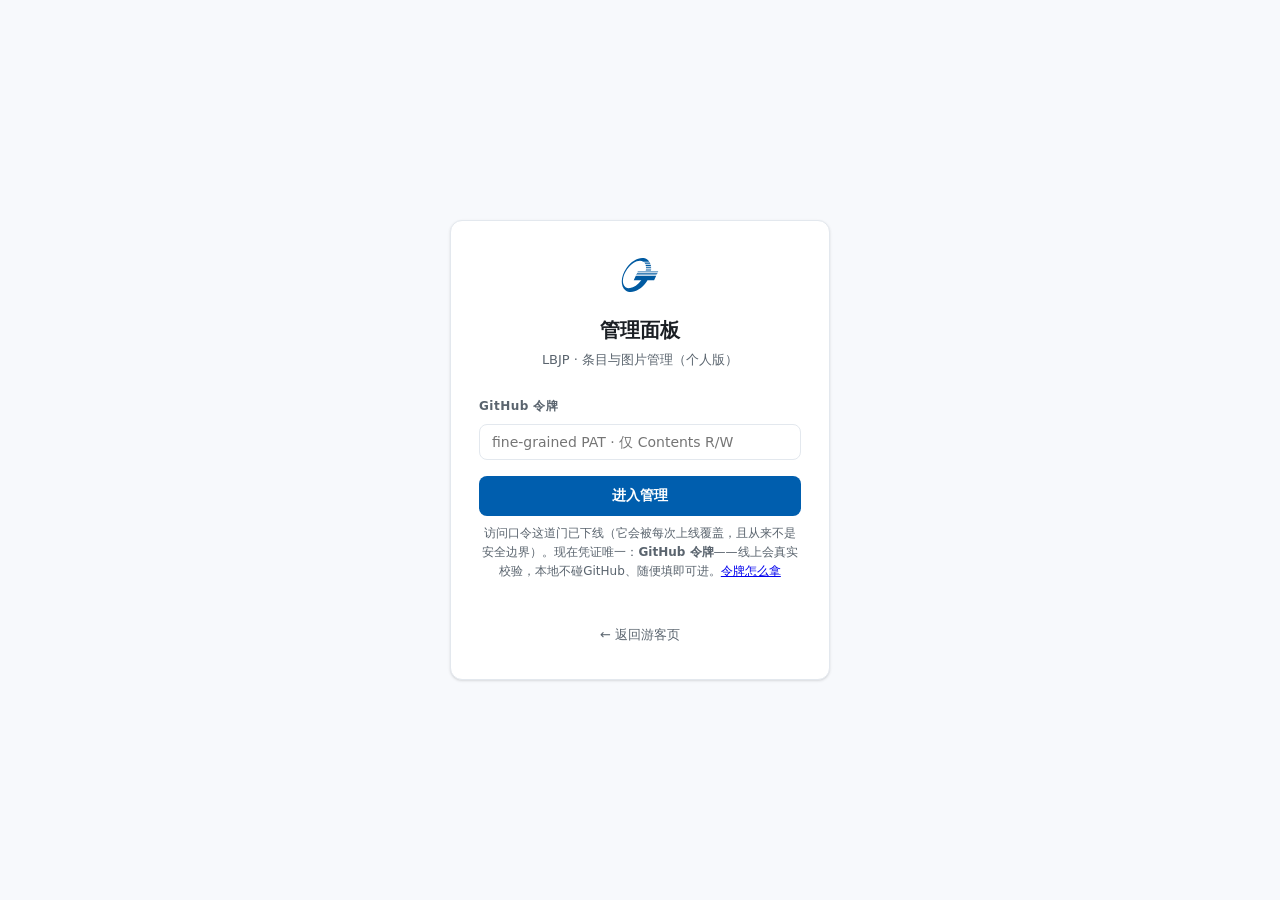
==== commit 8a961a7a: "deploy: site bebca1b (2026-10-30T11:23:43+08:00)" ====
--- a/admin.html
+++ b/admin.html
@@ -3,7 +3,7 @@
 <head>
 <meta charset="utf-8">
 <meta name="viewport" content="width=device-width, initial-scale=1">
-<title>管理面板 · PromptForge 个人提示词库</title>
+<title>管理面板 · LBJP 个人提示词库</title>
 <link rel="icon" href="data/images/logo.svg">
 <link rel="stylesheet" href="styles.css">
 <link rel="stylesheet" href="admin.css">
@@ -13,9 +13,9 @@
 <!-- 登录 -->
 <section id="admin-login" class="admin-login">
   <div class="admin-login-card">
-    <img class="admin-login-logo" src="data/images/logo.svg" alt="PromptForge">
+    <img class="admin-login-logo" src="data/images/logo.svg" alt="LBJP">
     <h1 class="admin-login-title">管理面板</h1>
-    <p class="admin-login-sub">PromptForge · 条目与图片管理（个人版）</p>
+    <p class="admin-login-sub">LBJP · 条目与图片管理（个人版）</p>
     <!-- 唯一凭证：GitHub 令牌（真正的权限边界）
          书14 决策（领导 2026-10-15）：删掉「访问口令」这道门。
          理由：① 它从来不是安全边界——PBKDF2 哈希以常量形式嵌在公开的 admin.html 里，
@@ -52,7 +52,7 @@
     <div class="admin-top-inner">
       <div class="admin-top-brand">
         <img src="data/images/logo.svg" alt="">
-        <span>PromptForge<em>管理面板 · 个人版</em></span>
+        <span>LBJP<em>管理面板 · 个人版</em></span>
       </div>
       <div class="admin-top-actions">
         <span id="admin-status" class="admin-status"></span>
--- a/styles.css
+++ b/styles.css
@@ -672,3 +672,10 @@
   .btn-copy-main{padding:10px 0;font-size:15px}
   .prompt-block{max-height:200px}
 }
+
+/* ===== About：双二维码（个人版，2026-10-30） ===== */
+.about-qr-row{display:flex;justify-content:center;gap:40px;margin-top:18px;flex-wrap:wrap}
+.about-qr{margin:0;text-align:center}
+.about-qr img{width:128px;height:128px;display:block;margin:0 auto;border-radius:12px;
+  border:1px solid rgba(0,94,174,.18);box-shadow:0 4px 14px rgba(0,0,0,.10);background:#fff}
+.about-qr figcaption{margin-top:10px;font-size:13px;font-weight:600;color:var(--ink,#18191C);letter-spacing:.04em}
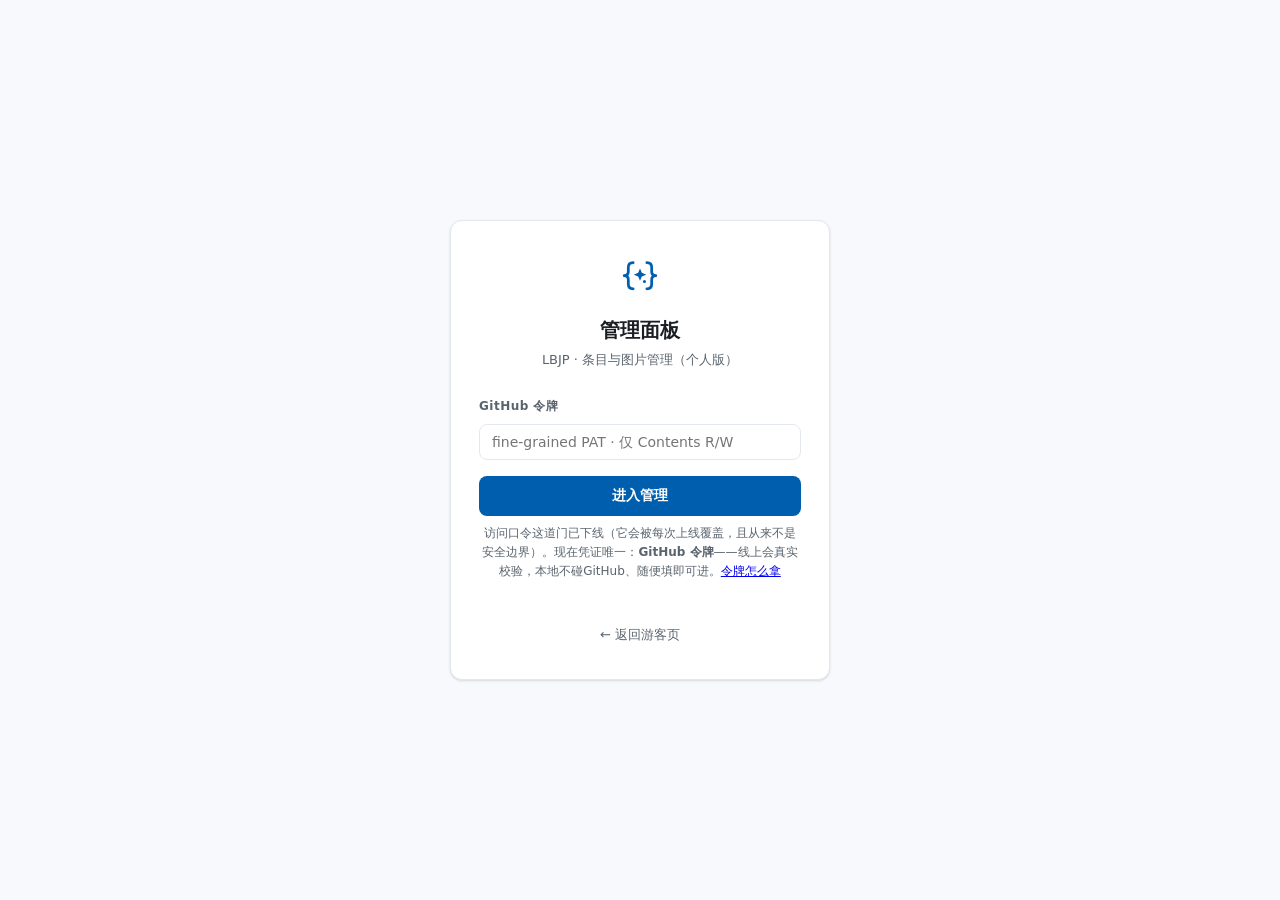
==== commit ff75d9d3: "deploy: site 8a961a7 (2026-10-30T11:26:31+08:00)" ====
--- a/admin.html
+++ b/admin.html
@@ -4,7 +4,7 @@
 <meta charset="utf-8">
 <meta name="viewport" content="width=device-width, initial-scale=1">
 <title>管理面板 · LBJP 个人提示词库</title>
-<link rel="icon" href="data/images/logo.svg">
+<link rel="icon" href="assets/logo.svg">
 <link rel="stylesheet" href="styles.css">
 <link rel="stylesheet" href="admin.css">
 </head>
@@ -13,7 +13,7 @@
 <!-- 登录 -->
 <section id="admin-login" class="admin-login">
   <div class="admin-login-card">
-    <img class="admin-login-logo" src="data/images/logo.svg" alt="LBJP">
+    <img class="admin-login-logo" src="assets/logo.svg" alt="LBJP">
     <h1 class="admin-login-title">管理面板</h1>
     <p class="admin-login-sub">LBJP · 条目与图片管理（个人版）</p>
     <!-- 唯一凭证：GitHub 令牌（真正的权限边界）
@@ -51,7 +51,7 @@
   <header class="admin-top">
     <div class="admin-top-inner">
       <div class="admin-top-brand">
-        <img src="data/images/logo.svg" alt="">
+        <img src="assets/logo.svg" alt="">
         <span>LBJP<em>管理面板 · 个人版</em></span>
       </div>
       <div class="admin-top-actions">
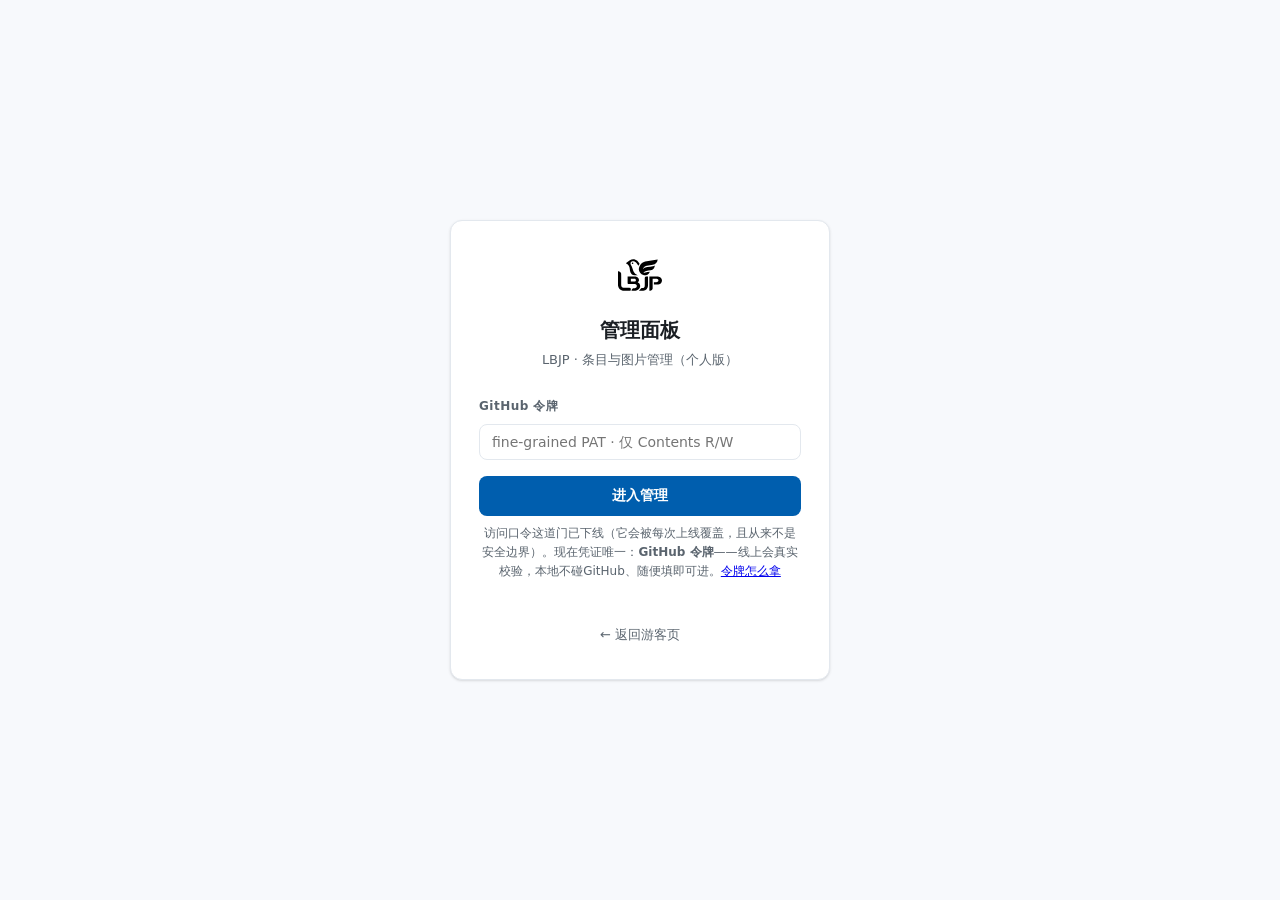
==== commit 4e644a10: "feat: 留言板功能上线 (feedback board)" ====
--- a/admin.html
+++ b/admin.html
@@ -56,6 +56,7 @@
       </div>
       <div class="admin-top-actions">
         <span id="admin-status" class="admin-status"></span>
+        <button id="fb-manage-btn" type="button" class="btn-ghost">留言管理 <span id="fb-manage-count" class="fb-manage-count">0</span></button>
         <a class="btn-ghost" href="index.html" target="_blank" rel="noopener" title="在新标签打开游客页">返回游客页</a>
         <button id="pw-open" type="button" class="btn-ghost">修改口令</button>
         <button id="admin-logout" type="button" class="btn-ghost">退出</button>
@@ -178,6 +179,48 @@
       </form>
       <div id="admin-empty" class="admin-empty">选择左侧条目进行编辑，或点「新增条目」。</div>
     </main>
+  </div>
+
+  <!-- 书19 · 留言管理视图：与条目管理互斥切换，独立模块（admin-feedback.js 自管），
+       不碰 admin.js 的任何条目逻辑。删除走 GitHub / 本地双后端，与站点现有写路径同口径。 -->
+  <div id="fb-admin-view" class="fb-admin-view is-hidden">
+    <div class="fb-admin-head">
+      <div>
+        <h2 class="fb-admin-title">留言管理</h2>
+        <p class="fb-admin-sub">全站游客留言。删除会立刻提交到仓库，Git 历史仍可追溯；公开的留言列表约 1 分钟后同步。</p>
+      </div>
+      <div class="fb-admin-head-actions">
+        <button id="fb-admin-back" type="button" class="btn-ghost">← 返回条目管理</button>
+        <button id="fb-admin-refresh" type="button" class="btn-ghost">刷新</button>
+      </div>
+    </div>
+
+    <div class="fb-admin-toolbar">
+      <input id="fb-admin-search" type="search" placeholder="搜索内容 / 称呼 / 来源…" autocomplete="off">
+      <select id="fb-admin-type" aria-label="按类型筛选">
+        <option value="">全部类型</option>
+        <option value="建议">建议</option>
+        <option value="问题">问题</option>
+        <option value="夸奖">夸奖</option>
+        <option value="其他">其他</option>
+      </select>
+      <select id="fb-admin-sort" aria-label="排序">
+        <option value="newest">最新在前</option>
+        <option value="oldest">最早在前</option>
+      </select>
+      <span id="fb-admin-total" class="fb-admin-total">共 0 条</span>
+    </div>
+
+    <div class="fb-admin-pickbar">
+      <button id="fb-admin-pick-all" type="button" class="btn-mini">全选</button>
+      <button id="fb-admin-pick-invert" type="button" class="btn-mini">反选</button>
+      <button id="fb-admin-pick-none" type="button" class="btn-mini">清空</button>
+      <span id="fb-admin-pick-count" class="fb-admin-pick-count">已选 0 条</span>
+      <button id="fb-admin-del-checked" type="button" class="btn-mini is-danger" disabled>删除勾选</button>
+    </div>
+
+    <p id="fb-admin-msg" class="fb-admin-msg" aria-live="polite"></p>
+    <div id="fb-admin-list" class="fb-admin-list"></div>
   </div>
 </section>
 
@@ -206,5 +249,7 @@
      它的存在本身就是「会被部署覆盖」的根源——哈希是明文常量、随 site/ 一起被推上线。
      管理员凭证唯一 = GitHub 令牌（线上真校验 / 本地不校验）。 -->
 <script src="admin.js"></script>
+<script src="feedback-config.js"></script>
+<script src="admin-feedback.js"></script>
 </body>
 </html>
--- a/styles.css
+++ b/styles.css
@@ -70,22 +70,16 @@
 }
 .top-nav a.nav-admin:hover{border-color:var(--brand);background:var(--brand-soft)}
 
-/* ===== Hero：居中，logo 方块 → 双行标题 → 副标 → CTA（搜索框已搬进控制条，书10C） ===== */
+/* ===== Hero：居中，双行标题 → 副标 → CTA（书18c：再压一档——首屏底部要露出
+ * 控制条（搜索框+分类）和一截瀑布流当「下方可滚」提示；logo 白卡已删，书18b；
+ * 搜索框已搬进控制条，书10C） ===== */
 .hero{
   display:flex;flex-direction:column;align-items:center;text-align:center;
-  padding:64px 24px 40px;                  /* 底部 40px：搬走搜索框后撑住版面，视觉不许塌 */
+  padding:20px 24px 4px;
   animation:fade-in .6s ease-out backwards;
 }
-.hero-logo{
-  width:128px;height:128px;border-radius:20px;background:#fff;
-  display:flex;align-items:center;justify-content:center;padding:16px;
-  box-shadow:0 0 0 4px rgba(255,255,255,.5),var(--shadow-xl);
-  transition:transform var(--dur) var(--ease),box-shadow var(--dur) var(--ease);
-}
-.hero-logo:hover{transform:translateY(-3px) scale(1.03);box-shadow:0 0 0 4px rgba(255,255,255,.6),0 8px 20px rgba(0,0,0,.18)}
-.hero-logo img{width:96px;height:96px;display:block;object-fit:contain}
 .hero-title{
-  margin:32px 0 0;font-size:60px;line-height:82.5px;font-weight:800;letter-spacing:-1.5px;
+  margin:8px 0 0;font-size:44px;line-height:56px;font-weight:800;letter-spacing:-1.1px;
   color:var(--ink-strong);text-wrap:balance;
 }
 /* 第二行渐变（参考站 from-blue-600 to-teal-500 → 本站收口品牌色系） */
@@ -95,12 +89,12 @@
   color:transparent;letter-spacing:-1.5px;
 }
 .hero-slogan{
-  margin:24px 0 0;max-width:672px;font-size:20px;line-height:28px;color:var(--ink-2);
+  margin:10px 0 0;max-width:672px;font-size:18px;line-height:26px;color:var(--ink-2);
   text-wrap:balance;
 }
-.hero-actions{display:flex;flex-wrap:wrap;justify-content:center;gap:12px;margin:32px 0 0}
+.hero-actions{display:flex;flex-wrap:wrap;justify-content:center;gap:10px;margin:12px 0 0}
 .btn-hero{
-  height:48px;padding:12px 24px;border-radius:999px;
+  height:42px;padding:9px 20px;border-radius:999px;
   border:1px solid var(--line);background:var(--bg);color:var(--ink);
   font-size:16px;font-weight:500;cursor:pointer;
   transition:border-color var(--dur) var(--ease),color var(--dur) var(--ease),
@@ -122,7 +116,8 @@
 .brand{display:flex;align-items:center;gap:10px;text-decoration:none;color:var(--ink);flex:0 0 auto;
   transition:opacity var(--dur) var(--ease)}
 .brand:hover{opacity:.82}
-.brand-mark{width:28px;height:28px;display:block;flex:0 0 auto}
+/* LBJP 徽标视图框 1195×856（内容约 1:1），定高 + 宽自适应，避免被压成带白边方块 */
+.brand-mark{height:26px;width:auto;max-width:120px;display:block;flex:0 0 auto}
 .brand-name{display:flex;flex-direction:column;line-height:1.15;
   font-size:16px;font-weight:600;letter-spacing:.01em}
 .brand-name em{font-style:normal;font-size:11px;font-weight:400;color:var(--ink-2);letter-spacing:.06em}
@@ -170,11 +165,11 @@
      （旧 max-width:1680px + margin auto，实测 1920 下 barLeft=120/barW=1680），
      两侧各 120px 空档里下方的卡片直接露出来（截图已复现）。
      故本层不设 max-width —— 用 `.control-bar > *` 的内边距把内容对齐版心。 */
-  display:grid;grid-template-areas:"search" "cats" "count";gap:10px 0;   /* 书10E 反馈1：行间距 10px（+cats padding 10 = 20px） */
+  display:grid;grid-template-areas:"search" "cats" "count";gap:6px 0;   /* 书18c：行距 10→6，首屏要露出控制条+瀑布流一截 */
   /* 书10F 修（用户反馈 2）：底色铺满整个视口宽（不设 max-width），内容用 padding 对齐 1680 版心。
      `(100% - 1680px)/2 + 32px` 在宽视口下算出与 .gallery-wrap 卡片左缘一致的缩进（1920 → 152px），
      窄视口下 max() 兜底 32px。百分比基准是 body 内容宽（已排除滚动条），比 100vw 更准。 */
-  padding:14px max(32px, calc((100% - 1680px) / 2 + 32px)) 0;
+  padding:10px max(32px, calc((100% - 1680px) / 2 + 32px)) 0;   /* 书18c：上内边距 14→10 */
   /* 书10F：**去掉 background-color 过渡**——吸顶是开关语义，渐变只会制造半透明露出窗口；
      只保留 border-bottom-color 的过渡（细线显现更柔和）。 */
   transition:border-bottom-color var(--dur) var(--ease);
@@ -192,7 +187,7 @@
  * 书10C：胶囊收进控制条（与搜索框、计数排序一体吸顶），本条只管胶囊自身排布——
  * sticky/top/z-index/白底/下线全部上交 .control-bar，nav 恢复为普通块。
  * 原 padding:36px 0 8px 的 36px 上边距是「与 Hero 的间距」，进控制条后由控制条内边距统一管。 */
-.category-nav{display:flex;flex-wrap:wrap;gap:8px;justify-content:center;padding:10px 0 2px}
+.category-nav{display:flex;flex-wrap:wrap;gap:8px;justify-content:center;padding:6px 0 0}   /* 书18c：10/2→6/0 */
 .cat-chip{
   display:inline-flex;align-items:center;gap:8px;
   padding:8px 16px;border:1px solid transparent;
@@ -213,7 +208,7 @@
 
 /* 网格头：左「N 个结果」右排序钮。书10C：收进控制条，border-bottom 与 padding 上交控制条
  * （书10D 起常态无边框、无底板，容器完全隐形；hairline 只在吸顶态出现）。 */
-.grid-head{display:flex;align-items:center;justify-content:space-between;gap:12px;padding:6px 0 8px}
+.grid-head{display:flex;align-items:center;justify-content:space-between;gap:12px;padding:4px 0 6px}   /* 书18c：6/8→4/6 */
 .grid-title{margin:0;font-size:15px;font-weight:600;letter-spacing:.04em}
 .result-count{font-size:14px;color:var(--ink-3);font-variant-numeric:tabular-nums}
 .result-count b{color:var(--brand);font-weight:700}
@@ -583,13 +578,11 @@
   .wrap,.gallery-wrap{padding:0 16px}
   .header-inner{gap:12px;height:auto;padding:12px 0}
   .top-nav{gap:14px}
-  .hero{padding:44px 16px 28px}                /* 底部 28px：搬走搜索框后撑住，不许塌 */
-  .hero-logo{width:96px;height:96px;border-radius:20px;padding:12px}
-  .hero-logo img{width:72px;height:72px}
-  .hero-title{margin-top:20px;font-size:32px;line-height:42px;letter-spacing:-.5px}
+  .hero{padding:24px 16px 4px}                 /* 书18b：logo 卡删、节奏压缩，卡带进首屏 */
+  .hero-title{margin-top:8px;font-size:32px;line-height:42px;letter-spacing:-.5px}
   .hero-title-accent{letter-spacing:-.5px}
-  .hero-slogan{margin-top:14px;font-size:15px;line-height:24px}
-  .hero-actions{margin-top:20px;gap:8px}
+  .hero-slogan{margin-top:10px;font-size:15px;line-height:24px}
+  .hero-actions{margin-top:14px;gap:8px}
   .btn-hero{height:40px;padding:8px 16px;font-size:14px}
   #search-input{max-width:none;height:40px;padding:6px 20px 6px 18px;font-size:14px}   /* 书10D：移动端全宽 40px */
   /* 书10E 控制条移动端两行：行1 = 搜索框 + 排序（等高对齐），行2 = 计数 + 胶囊（**横滑 + 全部固定**）。
@@ -679,3 +672,158 @@
 .about-qr img{width:128px;height:128px;display:block;margin:0 auto;border-radius:12px;
   border:1px solid rgba(0,94,174,.18);box-shadow:0 4px 14px rgba(0,0,0,.10);background:#fff}
 .about-qr figcaption{margin-top:10px;font-size:13px;font-weight:600;color:var(--ink,#18191C);letter-spacing:.04em}
+
+/* ===== 书18 Hero 弧形卡片轮播 =====
+ * 参考 Reelmark 曲面卡带：全视口宽卡带，12 张提示词卡右→左匀速漂移（无缝循环），
+ * 可拖拽带惯性；曲面几何（圆柱内壁推挤 + clip-path: path() 圆角四边形）由
+ * hero-cards.js 每帧用像素值写入，CSS 只管静态外观。数据不可达时整节 display:none。
+ * 视觉对齐本站冷白调：无投影无描边，卡片圆角由 clip-path 切出（容器不设 radius，
+ * 否则与 path() 双重裁切会在斜边露方角）；frosted 小圆标 + hover 标题条对齐 aiart.pics 压字习惯。 */
+.hero-reels{
+  /* 书18b：hero 底部 padding 已压到 8px，卡带不再负边距上提（-16 会压到 CTA） */
+  margin:0;overflow:hidden;
+  cursor:grab;touch-action:pan-y;               /* 横向手势归卡带，纵向滚动不受影响 */
+  user-select:none;-webkit-user-select:none;
+}
+.hero-reels:active{cursor:grabbing}
+.reel-band{position:relative;height:340px;overflow:hidden}
+.reel-card{
+  position:absolute;left:0;top:0;
+  /* 曲面几何（translate/width/height/clip-path）每帧由 JS 写入，这里只留过渡时间 */
+  will-change:transform;
+}
+/* 入场：只动内层 opacity，不碰 JS 控制的 transform；错峰 delay 由 JS 写 style */
+.reel-inner{
+  position:absolute;inset:0;overflow:hidden;background:var(--bg-hold);
+  animation:reel-in .55s var(--ease) backwards;
+}
+@keyframes reel-in{from{opacity:0}to{opacity:1}}
+.reel-inner img{
+  width:100%;height:100%;object-fit:cover;display:block;
+  opacity:0;transition:opacity var(--dur-img) var(--ease);
+}
+.reel-inner img.is-loaded{opacity:1}
+/* frosted 小圆标（左下角常显）：提示「可点开看详情」，毛玻璃对齐参考站 play 徽标 */
+.reel-icon{
+  position:absolute;left:10px;bottom:10px;width:26px;height:26px;border-radius:999px;
+  display:flex;align-items:center;justify-content:center;color:#fff;
+  background:rgba(17,23,32,.38);backdrop-filter:blur(6px);-webkit-backdrop-filter:blur(6px);
+  pointer-events:none;
+}
+/* hover 标题条：左下渐显压字（对齐参考站 hover 压字层），reduced-motion 由全局规则照常生效 */
+.reel-chip{
+  position:absolute;left:10px;right:10px;bottom:10px;padding:8px 12px;border-radius:10px;
+  font-size:13px;line-height:18px;font-weight:600;color:#fff;text-align:left;
+  background:linear-gradient(90deg,rgba(17,23,32,.72),rgba(17,23,32,.28));
+  backdrop-filter:blur(6px);-webkit-backdrop-filter:blur(6px);
+  opacity:0;transition:opacity var(--dur) var(--ease);
+  white-space:nowrap;overflow:hidden;text-overflow:ellipsis;pointer-events:none;
+}
+.reel-card:hover .reel-chip{opacity:1}
+.reel-card:hover .reel-icon{opacity:0}
+
+/* ============================================================
+   留言板 · 书19（游客端）
+   数据与交互全部由 feedback.js 自管，样式前缀 .fb- 与既有规则零交集。
+   视觉沿用站点 :root 变量：品牌蓝 #005EAE / 冷白底 / 12px 圆角 / 白卡。
+   ============================================================ */
+.fb-section{border-top:1px solid var(--line);background:var(--bg-page);padding:64px 0 72px;
+  /* 兜底给直接以 #feedback 进站的浏览器：header + 整条吸顶控制条的高度 */
+  scroll-margin-top:170px}
+.fb-inner{max-width:1100px;margin:0 auto;padding:0 32px}
+.fb-kicker{margin:0 0 8px;font-size:11px;font-weight:700;letter-spacing:.18em;color:var(--brand)}
+.fb-title{margin:0 0 12px;font-size:26px;line-height:1.35;letter-spacing:.01em;color:var(--ink-strong)}
+.fb-lead{margin:0 0 28px;max-width:760px;font-size:14px;line-height:1.9;color:var(--ink-2)}
+.fb-lead strong{color:var(--brand);font-weight:700}
+.fb-grid{display:grid;grid-template-columns:400px minmax(0,1fr);gap:28px;align-items:start}
+
+.fb-form{background:var(--bg);border:1px solid var(--line);border-radius:var(--radius);
+  padding:22px;box-shadow:var(--shadow-sm)}
+.fb-form-title{margin:0 0 18px;font-size:15px;font-weight:700;color:var(--ink-strong)}
+.fb-field-row{display:grid;grid-template-columns:1fr 1fr;gap:12px}
+.fb-field{display:flex;flex-direction:column;gap:6px;margin-bottom:14px}
+.fb-label{font-size:12px;font-weight:600;color:var(--ink-2)}
+.fb-field input,.fb-field select,.fb-field textarea{
+  width:100%;box-sizing:border-box;font:inherit;font-size:14px;color:var(--ink);
+  background:var(--bg);border:1px solid var(--line);border-radius:8px;padding:10px 12px;
+  transition:border-color var(--dur) var(--ease),box-shadow var(--dur) var(--ease)}
+.fb-field textarea{resize:vertical;line-height:1.7;min-height:112px}
+.fb-field input:focus,.fb-field select:focus,.fb-field textarea:focus{
+  outline:none;border-color:var(--brand);box-shadow:0 0 0 3px rgba(0,94,174,.14)}
+.fb-field input::placeholder,.fb-field textarea::placeholder{color:#98A2B3}
+.fb-hp{position:absolute;left:-9999px;width:1px;height:1px;overflow:hidden}
+.fb-form-foot{display:flex;align-items:center;justify-content:space-between;gap:12px;margin-top:4px}
+.fb-count-chars{font-size:11px;color:var(--ink-3)}
+.fb-submit{border:0;border-radius:8px;background:var(--brand);color:#fff;font:inherit;
+  font-size:14px;font-weight:600;padding:10px 22px;cursor:pointer;
+  transition:background var(--dur) var(--ease),transform var(--dur) var(--ease),opacity var(--dur) var(--ease)}
+.fb-submit:hover{background:#004B8C}
+.fb-submit:active{transform:scale(.97)}
+.fb-submit:disabled{opacity:.55;cursor:not-allowed}
+.fb-msg{margin:12px 0 0;font-size:12px;line-height:1.7;min-height:0}
+.fb-msg:empty{display:none}
+.fb-msg.is-ok{color:#1B7F3B}
+.fb-msg.is-error{color:#C0392B}
+.fb-hint{margin:10px 0 0;padding:8px 10px;font-size:12px;line-height:1.7;color:#8a5b00;
+  background:#FFF7E0;border:1px solid #F0D48A;border-radius:8px}
+.fb-hint.is-hidden{display:none}
+
+.fb-list-head{display:flex;align-items:center;justify-content:space-between;gap:12px;margin-bottom:12px}
+.fb-list-count{font-size:13px;font-weight:600;color:var(--ink-2)}
+.fb-refresh{border:1px solid var(--line);background:var(--bg);color:var(--ink-2);
+  border-radius:8px;font:inherit;font-size:12px;padding:6px 12px;cursor:pointer;
+  transition:border-color var(--dur) var(--ease),color var(--dur) var(--ease)}
+.fb-refresh:hover{border-color:var(--brand);color:var(--brand)}
+.fb-list{display:flex;flex-direction:column;gap:12px;max-height:560px;overflow-y:auto;
+  padding-right:6px;scrollbar-width:thin}
+.fb-card{background:var(--bg);border:1px solid var(--line);border-radius:var(--radius);
+  padding:14px 16px;box-shadow:var(--shadow-sm)}
+.fb-card.is-pending{border-color:#F0D48A;background:#FFFDF7}
+.fb-card-head{display:flex;align-items:center;justify-content:space-between;gap:10px;margin-bottom:10px}
+.fb-card-who{display:flex;align-items:center;gap:8px;min-width:0}
+.fb-avatar{flex:none;width:26px;height:26px;border-radius:50%;display:flex;align-items:center;
+  justify-content:center;background:var(--brand-soft);color:var(--brand);font-size:12px;font-weight:700}
+.fb-nick{font-size:13px;font-weight:600;color:var(--ink-strong);white-space:nowrap;
+  overflow:hidden;text-overflow:ellipsis}
+.fb-badge{flex:none;font-size:11px;font-weight:600;padding:3px 10px;border-radius:999px}
+.fb-badge[data-type="建议"]{color:var(--brand);background:var(--brand-soft)}
+.fb-badge[data-type="问题"]{color:#B35C00;background:#FFF3E6}
+.fb-badge[data-type="夸奖"]{color:#1B7F3B;background:#E8F6EC}
+.fb-badge[data-type="其他"]{color:#5A6675;background:var(--bg-tag)}
+.fb-card-text{margin:0 0 10px;font-size:14px;line-height:1.8;color:var(--ink);
+  white-space:pre-wrap;word-break:break-word}
+.fb-card-foot{display:flex;align-items:center;gap:12px;flex-wrap:wrap;font-size:11px;color:var(--ink-3)}
+.fb-page{max-width:220px;overflow:hidden;text-overflow:ellipsis;white-space:nowrap}
+.fb-sync{color:#B35C00;font-weight:600}
+.fb-empty{margin:0;padding:32px 16px;text-align:center;font-size:13px;color:var(--ink-3);
+  background:var(--bg);border:1px dashed var(--line);border-radius:var(--radius)}
+
+/* 全站反馈悬浮入口：叠在「回到顶部」上方，弹窗打开时一并隐去 */
+.fb-fab{position:fixed;right:28px;bottom:84px;z-index:30;height:40px;padding:0 14px;
+  display:flex;align-items:center;gap:6px;background:var(--brand);color:#fff;
+  border:0;border-radius:999px;box-shadow:var(--shadow-xl);cursor:pointer;
+  font:inherit;font-size:13px;font-weight:600;
+  transition:background var(--dur) var(--ease),transform var(--dur) var(--ease)}
+.fb-fab:hover{background:#004B8C}
+.fb-fab:active{transform:scale(.95)}
+/* 必须排在 .fb-fab{display:flex} 之后：同为单类选择器时，后者会盖掉全局 .is-hidden */
+.fb-fab.is-hidden{display:none}
+body.detail-open .fb-fab{opacity:0;visibility:hidden}
+
+@media (max-width:900px){
+  .fb-grid{grid-template-columns:1fr}
+  .fb-list{max-height:420px}
+}
+@media (max-width:767px){
+  .fb-section{padding:48px 0 56px}
+  .fb-inner{padding:0 20px}
+  .fb-title{font-size:22px}
+  .fb-form{padding:18px}
+  .fb-field-row{grid-template-columns:1fr 1fr;gap:10px}
+  .fb-section{scroll-margin-top:230px}
+  /* 小屏：悬浮入口收成纯图标圆钮，与「回到顶部」同尺寸，不压留言卡片 */
+  .fb-fab{right:16px;bottom:68px;width:40px;height:40px;padding:0;border-radius:50%;
+    justify-content:center}
+  .fb-fab span{display:none}
+}
+
--- a/admin.css
+++ b/admin.css
@@ -94,7 +94,7 @@
 .admin-top-inner{display:flex;align-items:center;justify-content:space-between;gap:16px;
   max-width:1440px;margin:0 auto;padding:0 20px;height:56px}
 .admin-top-brand{display:flex;align-items:center;gap:10px;font-size:15px;font-weight:600}
-.admin-top-brand img{width:26px;height:26px;display:block}
+.admin-top-brand img{height:24px;width:auto;max-width:120px;display:block}
 .admin-top-brand span{display:flex;flex-direction:column;line-height:1.2}
 .admin-top-brand em{font-style:normal;font-size:11px;font-weight:400;color:var(--ink-2)}
 .admin-top-actions{display:flex;align-items:center;gap:10px}
